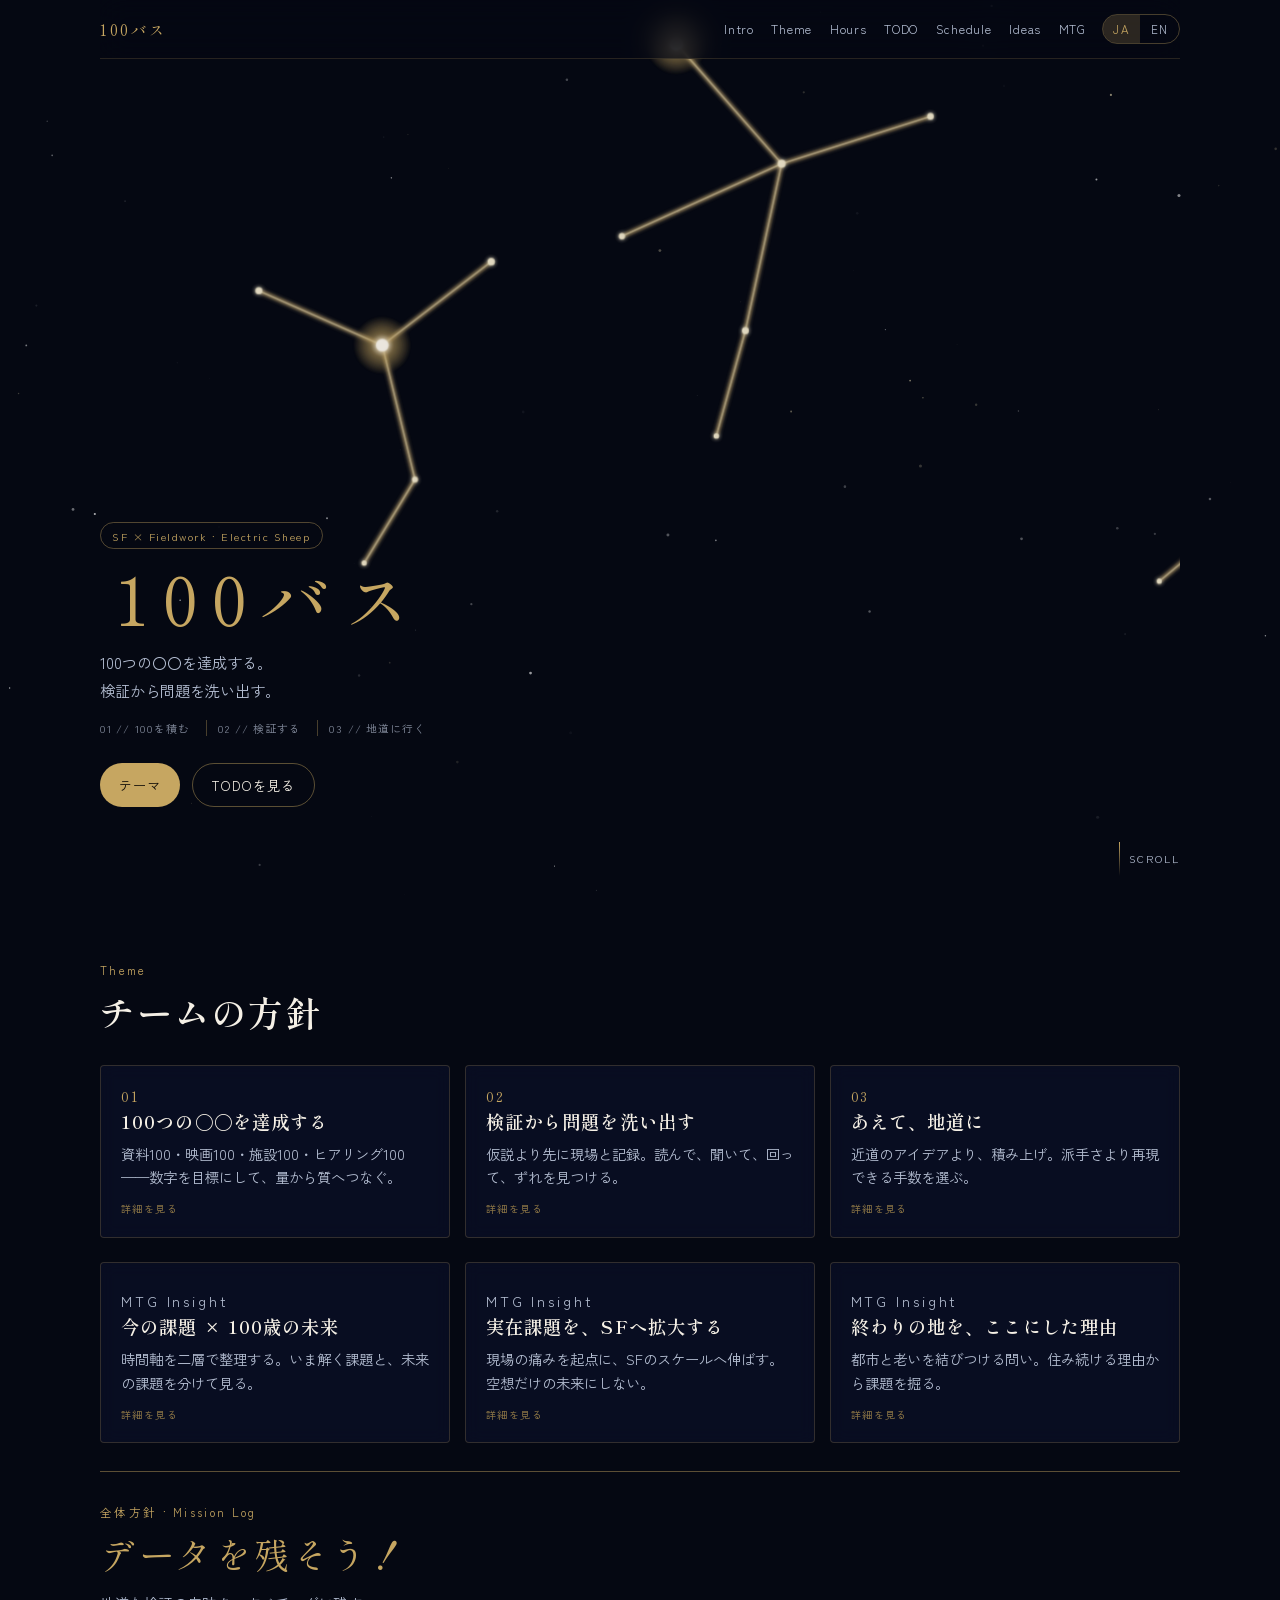
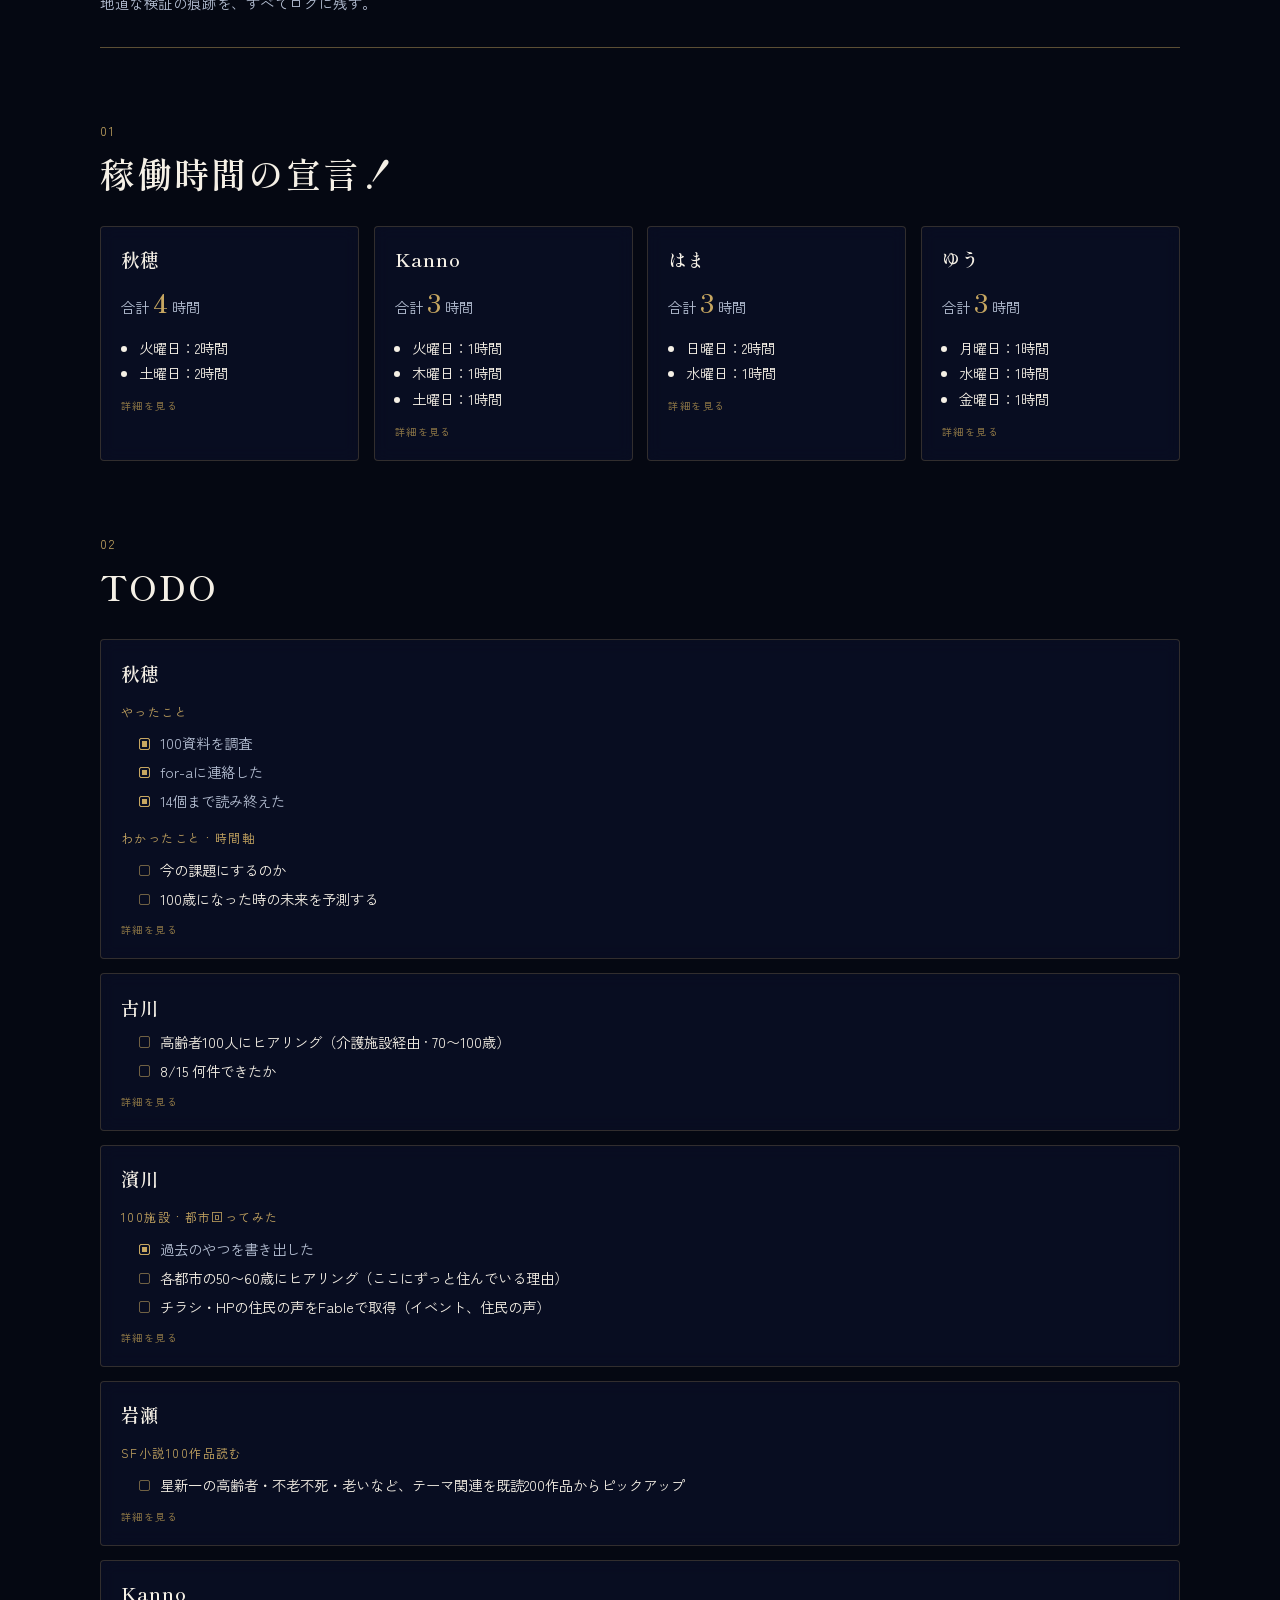
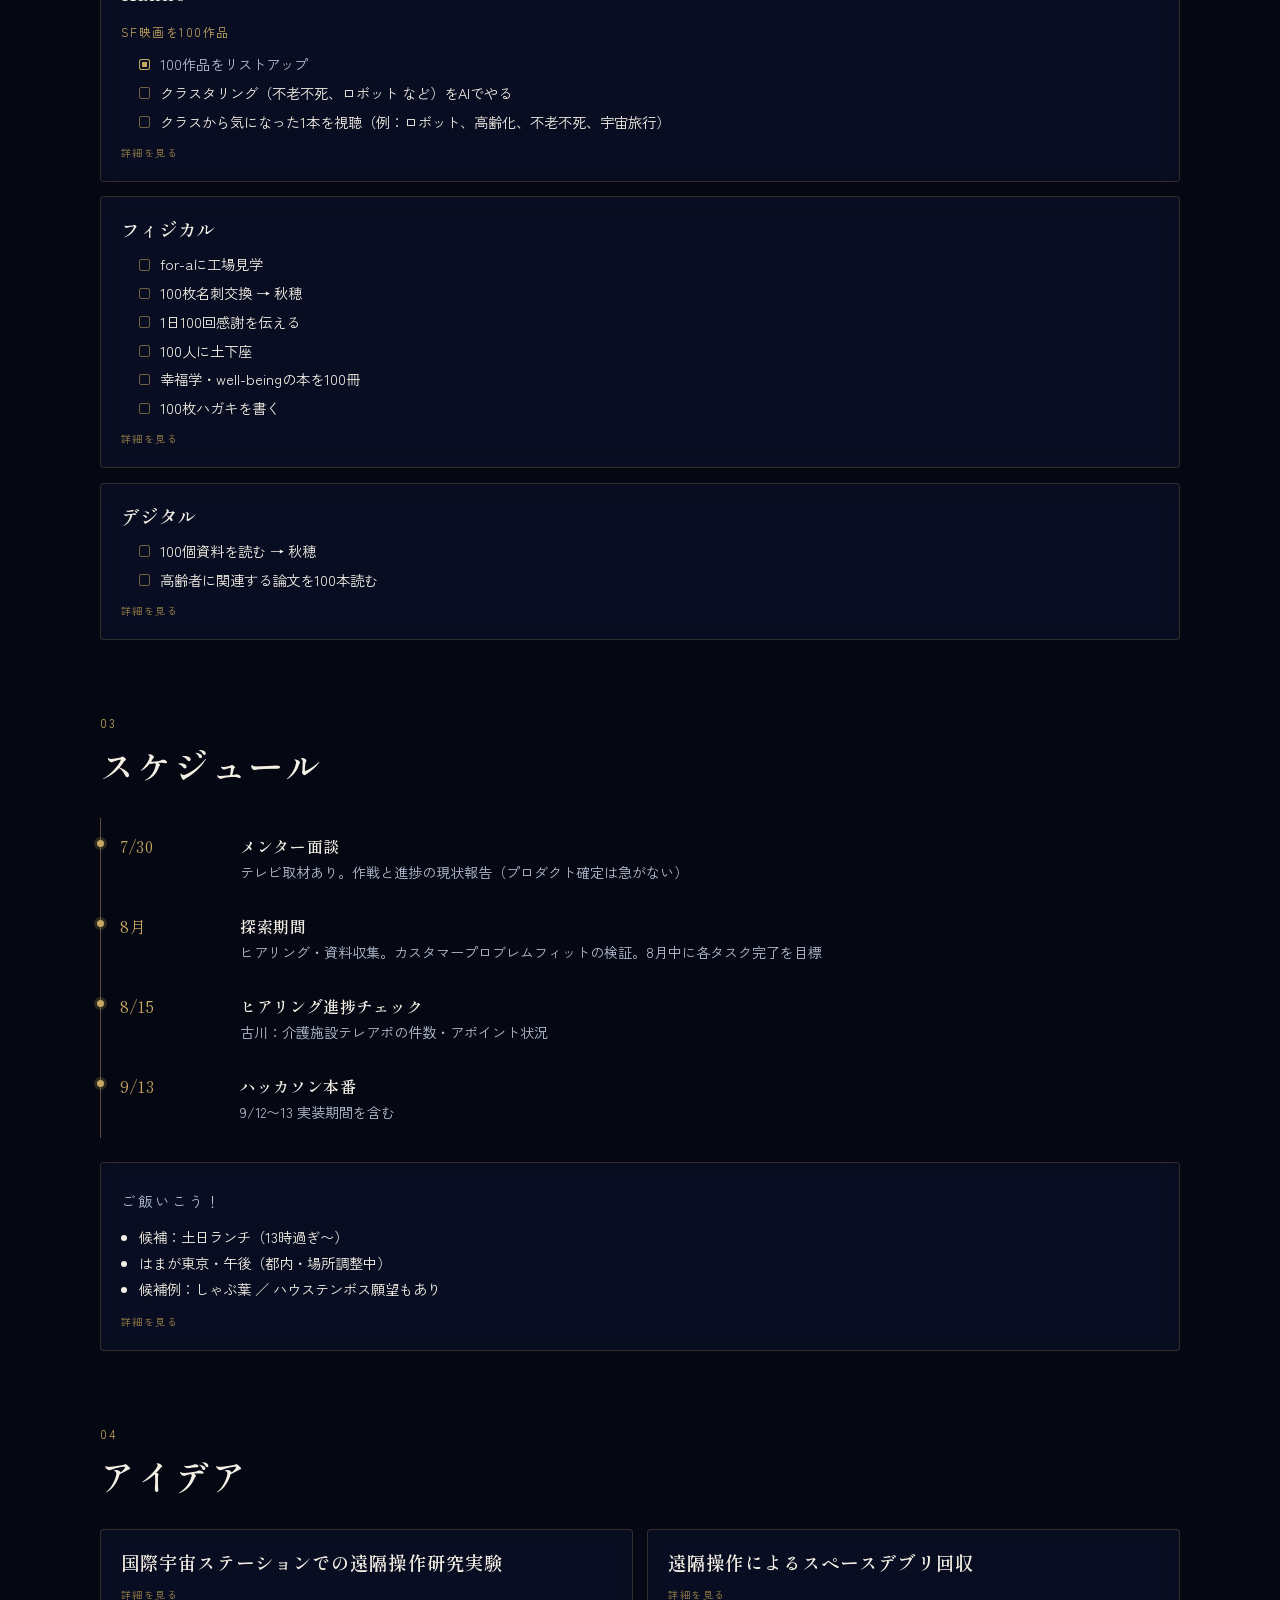
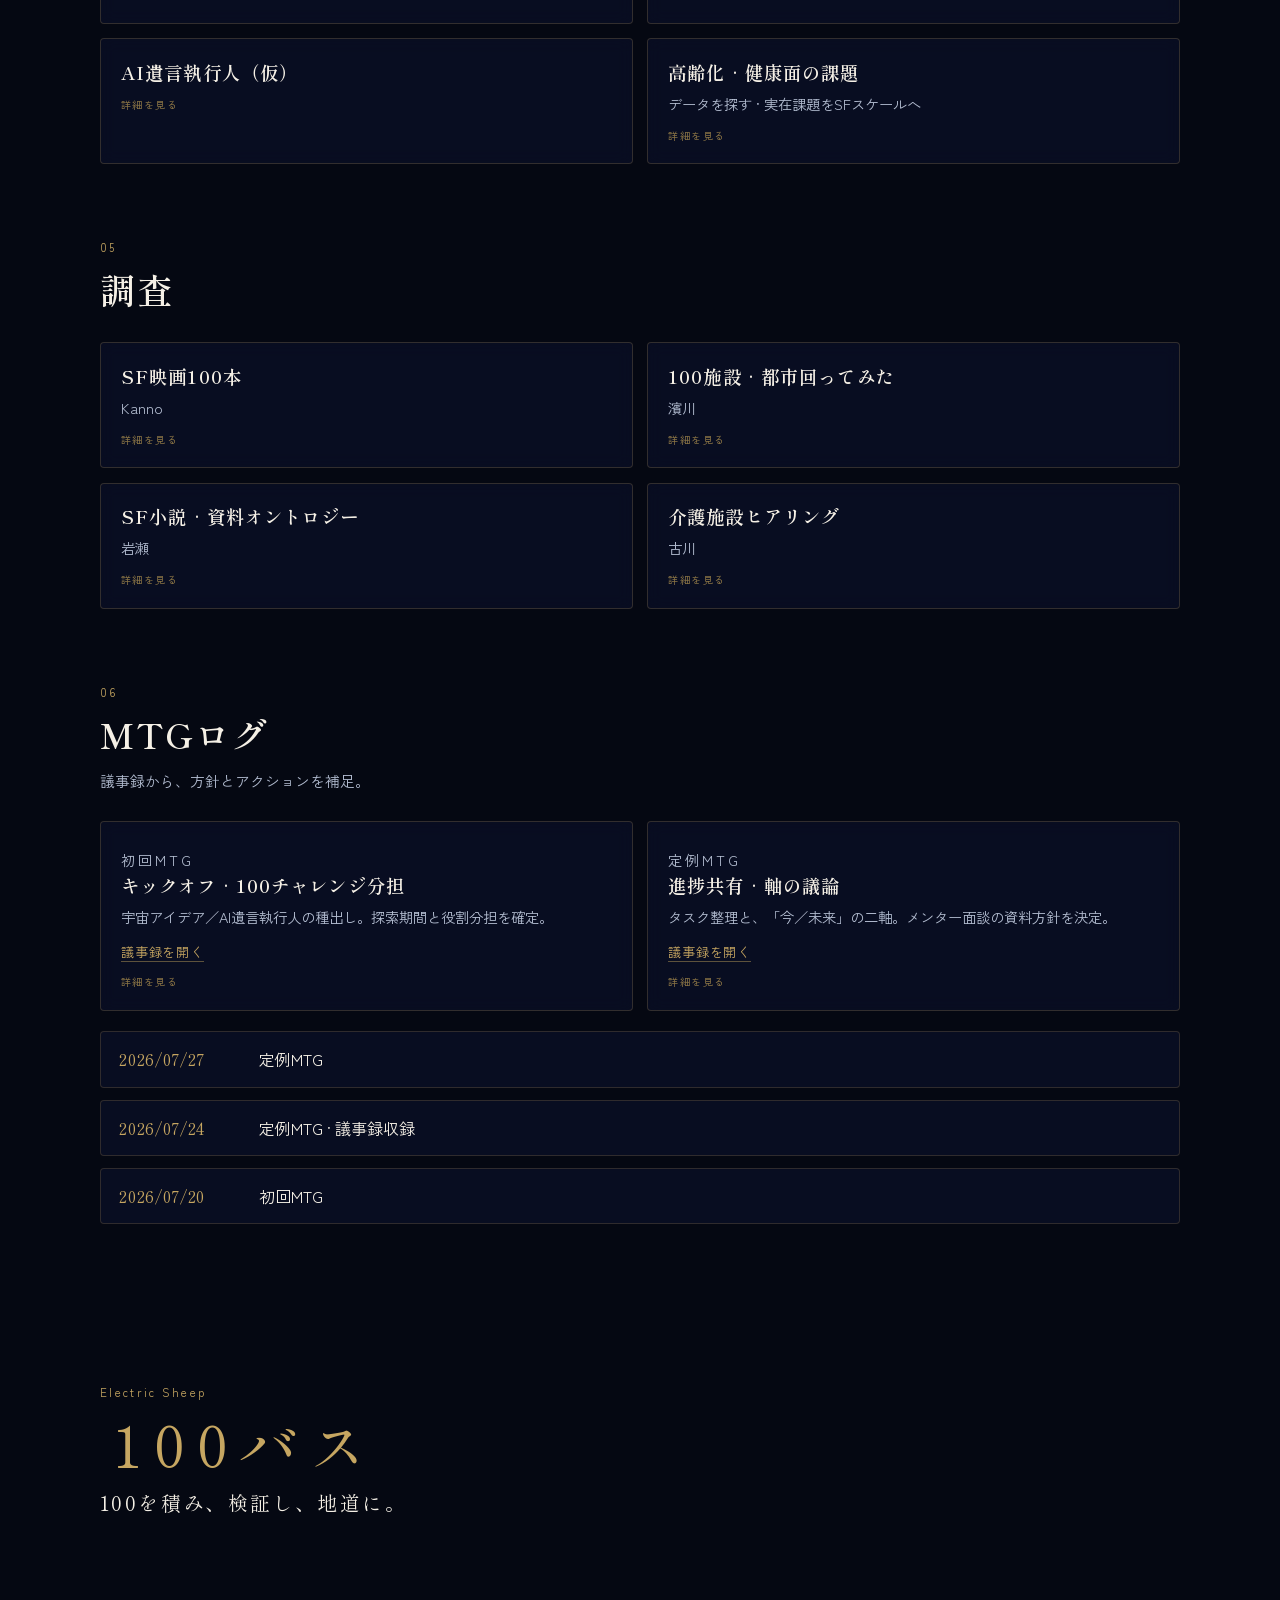
==== index.html @ 9bc804fe "Initial commit: 100バス portfolio site." ====
<!DOCTYPE html>
<html lang="ja" data-lang="ja">
  <head>
    <meta charset="utf-8" />
    <meta name="viewport" content="width=device-width, initial-scale=1, viewport-fit=cover" />
    <title>100バス — Electric Sheep</title>
    <meta name="robots" content="noindex, nofollow" />
    <meta
      name="description"
      content="エレクトリックシープ・ハッカソン チーム100バス"
    />
    <link rel="preconnect" href="https://fonts.googleapis.com" />
    <link rel="preconnect" href="https://fonts.gstatic.com" crossorigin />
    <link
      rel="preload"
      as="style"
      href="https://fonts.googleapis.com/css2?family=Shippori+Mincho:wght@500;600;700&family=Syne:wght@600;700;800&family=Zen+Kaku+Gothic+New:wght@400;500;700&display=block"
    />
    <link
      rel="stylesheet"
      href="https://fonts.googleapis.com/css2?family=Shippori+Mincho:wght@500;600;700&family=Syne:wght@600;700;800&family=Zen+Kaku+Gothic+New:wght@400;500;700&display=block"
    />
    <link rel="stylesheet" href="./styles.css" />
  </head>
  <body class="portfolio is-splash fonts-pending">
    <div id="splash" class="splash" role="presentation" aria-hidden="true">
      <div class="splash-sky" aria-hidden="true"></div>
      <canvas id="splashCanvas" class="splash-canvas" aria-hidden="true"></canvas>
      <p class="splash-title" id="splashTitle">SF Prototyping Hackathon</p>
      <button type="button" class="splash-skip" id="splashSkip">Skip</button>
    </div>

    <canvas id="stars" aria-hidden="true"></canvas>

    <div class="stage-shell">
      <div class="stage">
        <header class="site-header">
          <div class="header-inner">
            <p class="logo">100バス</p>
            <div class="header-tools">
              <nav class="site-nav" aria-label="Primary">
                <a href="#sec-hero">Intro</a>
                <a href="#sec-theme">Theme</a>
                <a href="#sec-hours">Hours</a>
                <a href="#sec-todo">TODO</a>
                <a href="#sec-schedule">Schedule</a>
                <a href="#sec-ideas">Ideas</a>
                <a href="#sec-mtg">MTG</a>
              </nav>
              <div class="lang-switch" role="group" aria-label="Language">
                <button type="button" class="lang-btn is-active" data-lang-set="ja" aria-pressed="true">JA</button>
                <button type="button" class="lang-btn" data-lang-set="en" aria-pressed="false">EN</button>
              </div>
            </div>
          </div>
        </header>

        <section class="scene scene-hero" id="sec-hero">
          <div class="sky-deck" id="skyDeck" aria-hidden="true">
            <svg class="summer-sky" viewBox="0 0 1200 420" preserveAspectRatio="xMidYMid slice">
              <defs>
                <radialGradient id="starGlow" cx="50%" cy="50%" r="50%">
                  <stop offset="0%" stop-color="#fff8e7" stop-opacity="0.95" />
                  <stop offset="40%" stop-color="#c6a661" stop-opacity="0.4" />
                  <stop offset="100%" stop-color="#c6a661" stop-opacity="0" />
                </radialGradient>
                <filter id="softGlow" x="-50%" y="-50%" width="200%" height="200%">
                  <feGaussianBlur stdDeviation="1.2" result="b" />
                  <feMerge>
                    <feMergeNode in="b" />
                    <feMergeNode in="SourceGraphic" />
                  </feMerge>
                </filter>
              </defs>

              <!-- こと座 Lyra -->
              <g class="constellation c-lyra" data-drift="a" filter="url(#softGlow)">
                <g class="lines-glow">
                  <line x1="148" y1="78" x2="196" y2="118" />
                  <line x1="196" y1="118" x2="168" y2="168" />
                  <line x1="168" y1="168" x2="116" y2="138" />
                  <line x1="116" y1="138" x2="148" y2="78" />
                  <line x1="168" y1="168" x2="154" y2="218" />
                </g>
                <g class="lines-core">
                  <line x1="148" y1="78" x2="196" y2="118" />
                  <line x1="196" y1="118" x2="168" y2="168" />
                  <line x1="168" y1="168" x2="116" y2="138" />
                  <line x1="116" y1="138" x2="148" y2="78" />
                  <line x1="168" y1="168" x2="154" y2="218" />
                </g>
                <circle class="halo" cx="148" cy="78" r="18" fill="url(#starGlow)" />
                <circle class="star star-bright" cx="148" cy="78" r="3.8" />
                <circle class="star" cx="196" cy="118" r="1.9" />
                <circle class="star" cx="168" cy="168" r="1.7" />
                <circle class="star" cx="116" cy="138" r="1.8" />
                <circle class="star" cx="154" cy="218" r="1.5" />
              </g>

              <!-- はくちょう座 Cygnus -->
              <g class="constellation c-cygnus" data-drift="b" filter="url(#softGlow)">
                <g class="lines-glow">
                  <line x1="620" y1="52" x2="678" y2="118" />
                  <line x1="678" y1="118" x2="760" y2="92" />
                  <line x1="678" y1="118" x2="658" y2="210" />
                  <line x1="678" y1="118" x2="590" y2="158" />
                  <line x1="658" y1="210" x2="642" y2="268" />
                </g>
                <g class="lines-core">
                  <line x1="620" y1="52" x2="678" y2="118" />
                  <line x1="678" y1="118" x2="760" y2="92" />
                  <line x1="678" y1="118" x2="658" y2="210" />
                  <line x1="678" y1="118" x2="590" y2="158" />
                  <line x1="658" y1="210" x2="642" y2="268" />
                </g>
                <circle class="halo" cx="620" cy="52" r="17" fill="url(#starGlow)" />
                <circle class="star star-bright" cx="620" cy="52" r="3.6" />
                <circle class="star" cx="678" cy="118" r="2.2" />
                <circle class="star" cx="760" cy="92" r="1.8" />
                <circle class="star" cx="658" cy="210" r="1.9" />
                <circle class="star" cx="590" cy="158" r="1.7" />
                <circle class="star" cx="642" cy="268" r="1.5" />
              </g>

              <!-- わし座 Aquila -->
              <g class="constellation c-aquila" data-drift="c" filter="url(#softGlow)">
                <g class="lines-glow">
                  <line x1="390" y1="188" x2="458" y2="218" />
                  <line x1="458" y1="218" x2="518" y2="172" />
                  <line x1="458" y1="218" x2="476" y2="292" />
                  <line x1="476" y1="292" x2="448" y2="338" />
                </g>
                <g class="lines-core">
                  <line x1="390" y1="188" x2="458" y2="218" />
                  <line x1="458" y1="218" x2="518" y2="172" />
                  <line x1="458" y1="218" x2="476" y2="292" />
                  <line x1="476" y1="292" x2="448" y2="338" />
                </g>
                <circle class="halo" cx="458" cy="218" r="16" fill="url(#starGlow)" />
                <circle class="star" cx="390" cy="188" r="1.9" />
                <circle class="star star-bright" cx="458" cy="218" r="3.5" />
                <circle class="star" cx="518" cy="172" r="2" />
                <circle class="star" cx="476" cy="292" r="1.6" />
                <circle class="star" cx="448" cy="338" r="1.4" />
              </g>

              <!-- さそり座 Scorpius -->
              <g class="constellation c-scorpius" data-drift="e" filter="url(#softGlow)">
                <g class="lines-glow">
                  <path d="M980 88 L1024 72 M980 88 L1012 48 M980 88 L1038 118 L1082 158 L1070 214 L1022 258 L968 286 L922 318 L886 348" />
                </g>
                <g class="lines-core">
                  <path d="M980 88 L1024 72 M980 88 L1012 48 M980 88 L1038 118 L1082 158 L1070 214 L1022 258 L968 286 L922 318 L886 348" />
                </g>
                <circle class="halo" cx="1082" cy="158" r="15" fill="url(#starGlow)" />
                <circle class="star" cx="1012" cy="48" r="1.5" />
                <circle class="star" cx="1024" cy="72" r="1.5" />
                <circle class="star" cx="980" cy="88" r="2" />
                <circle class="star" cx="1038" cy="118" r="1.7" />
                <circle class="star star-bright" cx="1082" cy="158" r="3.4" />
                <circle class="star" cx="1070" cy="214" r="1.8" />
                <circle class="star" cx="1022" cy="258" r="1.6" />
                <circle class="star" cx="968" cy="286" r="1.5" />
                <circle class="star" cx="922" cy="318" r="1.5" />
                <circle class="star" cx="886" cy="348" r="1.4" />
              </g>
            </svg>
          </div>

          <div class="hero-copy">
            <p class="sf-chip" data-i18n="hero.chip">SF × Fieldwork · Electric Sheep</p>
            <p class="logo-hero">100バス</p>
            <p class="hero-lead" data-i18n-html="hero.lead">
              100つの〇〇を達成する。<br />
              検証から問題を洗い出す。
            </p>
            <p class="sf-meta">
              <span data-i18n="hero.m1">01 // 100を積む</span>
              <span data-i18n="hero.m2">02 // 検証する</span>
              <span data-i18n="hero.m3">03 // 地道に行く</span>
            </p>
            <div class="hero-cta">
              <a class="btn btn-primary" href="#sec-theme" data-i18n="hero.cta1">テーマ</a>
              <a class="btn btn-ghost" href="#sec-todo" data-i18n="hero.cta2">TODOを見る</a>
            </div>
          </div>
          <div class="scroll-cue"><span></span>SCROLL</div>
        </section>

        <section class="scene" id="sec-theme">
          <div class="scene-head">
            <p class="eyebrow">Theme</p>
            <h2 data-i18n="theme.h2">チームの方針</h2>
          </div>
          <div class="theme-grid">
            <article
              class="panel theme-card"
              data-reveal
              data-detail="MTG補足：100人をやりきることが最重要、という合意。古川は介護施設テレアポに専念。件数より「100人規模」をやり切る。"
            >
              <p class="theme-num">01</p>
              <h3 data-i18n="theme.1.t">100つの〇〇を達成する</h3>
              <p data-i18n="theme.1.p">
                資料100・映画100・施設100・ヒアリング100——数字を目標にして、量から質へつなぐ。
              </p>
            </article>
            <article
              class="panel theme-card"
              data-reveal
              data-detail="MTG補足：8月は探索期間。カスタマープロブレムフィットの検証を行う。仮説より先に、現場と記録。"
            >
              <p class="theme-num">02</p>
              <h3 data-i18n="theme.2.t">検証から問題を洗い出す</h3>
              <p data-i18n="theme.2.p">
                仮説より先に現場と記録。読んで、聞いて、回って、ずれを見つける。
              </p>
            </article>
            <article
              class="panel theme-card"
              data-reveal
              data-detail="MTG補足：メンター面談では作戦とスケジュールの説明に留め、アイデア決定を急がない。地道な進捗を見せるスタンス。"
            >
              <p class="theme-num">03</p>
              <h3 data-i18n="theme.3.t">あえて、地道に</h3>
              <p data-i18n="theme.3.p">
                近道のアイデアより、積み上げ。派手さより再現できる手数を選ぶ。
              </p>
            </article>
          </div>

          <div class="insight-grid">
            <article
              class="panel insight"
              data-reveal
              data-detail="定例MTGより：今の時間軸の課題と、100歳になった未来の課題。SF審査では未来想像が評価されやすい一方、今の健康課題起点もありうる。"
            >
              <p class="eyebrow" data-i18n="insight.axis">MTG Insight</p>
              <h3 data-i18n="insight.1.t">今の課題 × 100歳の未来</h3>
              <p data-i18n="insight.1.p">時間軸を二層で整理する。いま解く課題と、未来の課題を分けて見る。</p>
            </article>
            <article
              class="panel insight"
              data-reveal
              data-detail="Kanno提案・合意：実際にある課題を、SF感のある形に拡大する。過去データから病気確率の上昇などを示し、100歳時点の予測につなぐ案も議論。"
            >
              <p class="eyebrow" data-i18n="insight.axis">MTG Insight</p>
              <h3 data-i18n="insight.2.t">実在課題を、SFへ拡大する</h3>
              <p data-i18n="insight.2.p">現場の痛みを起点に、SFのスケールへ伸ばす。空想だけの未来にしない。</p>
            </article>
            <article
              class="panel insight"
              data-reveal
              data-detail="はまかわの都市調査と高齢者テーマの紐付けとして、「終わりの地をここにした理由」「なぜ住み続けるか」を聞く。介護施設（70–100）と一般高齢（55–60）を分けてアプローチ。"
            >
              <p class="eyebrow" data-i18n="insight.axis">MTG Insight</p>
              <h3 data-i18n="insight.3.t">終わりの地を、ここにした理由</h3>
              <p data-i18n="insight.3.p">都市と老いを結びつける問い。住み続ける理由から課題を掘る。</p>
            </article>
          </div>

          <div class="policy-band" data-reveal>
            <p class="eyebrow" data-i18n="policy.eyebrow">全体方針 · Mission Log</p>
            <p class="policy-line" data-i18n="policy.line">データを残そう！</p>
            <p class="policy-sf" data-i18n="policy.sf">地道な検証の痕跡を、すべてログに残す。</p>
          </div>
        </section>

        <section class="scene" id="sec-hours">
          <div class="scene-head">
            <p class="eyebrow">01</p>
            <h2 data-i18n="hours.h2">稼働時間の宣言！</h2>
          </div>
          <div class="hours-grid">
            <article class="panel" data-reveal>
              <h3>秋穂</h3>
              <p class="total" data-i18n-html="hours.total4">合計 <strong>4</strong> 時間</p>
              <ul>
                <li data-i18n="hours.tue2">火曜日：2時間</li>
                <li data-i18n="hours.sat2">土曜日：2時間</li>
              </ul>
            </article>
            <article class="panel" data-reveal>
              <h3>Kanno</h3>
              <p class="total" data-i18n-html="hours.total3">合計 <strong>3</strong> 時間</p>
              <ul>
                <li data-i18n="hours.tue1">火曜日：1時間</li>
                <li data-i18n="hours.thu1">木曜日：1時間</li>
                <li data-i18n="hours.sat1">土曜日：1時間</li>
              </ul>
            </article>
            <article class="panel" data-reveal>
              <h3>はま</h3>
              <p class="total" data-i18n-html="hours.total3">合計 <strong>3</strong> 時間</p>
              <ul>
                <li data-i18n="hours.sun2">日曜日：2時間</li>
                <li data-i18n="hours.wed1">水曜日：1時間</li>
              </ul>
            </article>
            <article class="panel" data-reveal>
              <h3>ゆう</h3>
              <p class="total" data-i18n-html="hours.total3">合計 <strong>3</strong> 時間</p>
              <ul>
                <li data-i18n="hours.mon1">月曜日：1時間</li>
                <li data-i18n="hours.wed1">水曜日：1時間</li>
                <li data-i18n="hours.fri1">金曜日：1時間</li>
              </ul>
            </article>
          </div>
        </section>

        <section class="scene" id="sec-todo">
          <div class="scene-head">
            <p class="eyebrow">02</p>
            <h2>TODO</h2>
          </div>
          <div class="todo-stack">
            <article class="panel todo" data-reveal>
              <h3>秋穂</h3>
              <p class="todo-label" data-i18n="todo.done">やったこと</p>
              <ul class="checks">
                <li class="done" data-i18n="todo.a1">100資料を調査</li>
                <li class="done" data-i18n="todo.a2">for-aに連絡した</li>
                <li class="done" data-i18n="todo.a3">14個まで読み終えた</li>
              </ul>
              <p class="todo-label" data-i18n="todo.learned">わかったこと · 時間軸</p>
              <ul class="checks">
                <li data-i18n="todo.a4">今の課題にするのか</li>
                <li data-i18n="todo.a5">100歳になった時の未来を予測する</li>
              </ul>
            </article>
            <article class="panel todo" data-reveal>
              <h3>古川</h3>
              <ul class="checks">
                <li data-i18n="todo.f1">高齢者100人にヒアリング（介護施設経由 · 70〜100歳）</li>
                <li data-i18n="todo.f2">8/15 何件できたか</li>
              </ul>
            </article>
            <article class="panel todo" data-reveal>
              <h3>濱川</h3>
              <p class="todo-label" data-i18n="todo.h.label">100施設 · 都市回ってみた</p>
              <ul class="checks">
                <li class="done" data-i18n="todo.h1">過去のやつを書き出した</li>
                <li data-i18n="todo.h2">各都市の50〜60歳にヒアリング（ここにずっと住んでいる理由）</li>
                <li data-i18n="todo.h3">チラシ・HPの住民の声をFableで取得（イベント、住民の声）</li>
              </ul>
            </article>
            <article class="panel todo" data-reveal>
              <h3>岩瀬</h3>
              <p class="todo-label" data-i18n="todo.i.label">SF小説100作品読む</p>
              <ul class="checks">
                <li data-i18n="todo.i1">星新一の高齢者・不老不死・老いなど、テーマ関連を既読200作品からピックアップ</li>
              </ul>
            </article>
            <article class="panel todo" data-reveal>
              <h3>Kanno</h3>
              <p class="todo-label" data-i18n="todo.k.label">SF映画を100作品</p>
              <ul class="checks">
                <li class="done" data-i18n="todo.k1">100作品をリストアップ</li>
                <li data-i18n="todo.k2">クラスタリング（不老不死、ロボット など）をAIでやる</li>
                <li data-i18n="todo.k3">クラスから気になった1本を視聴（例：ロボット、高齢化、不老不死、宇宙旅行）</li>
              </ul>
            </article>
            <article class="panel todo" data-reveal>
              <h3 data-i18n="todo.phys">フィジカル</h3>
              <ul class="checks">
                <li data-i18n="todo.p1">for-aに工場見学</li>
                <li data-i18n="todo.p2">100枚名刺交換 → 秋穂</li>
                <li data-i18n="todo.p3">1日100回感謝を伝える</li>
                <li data-i18n="todo.p4">100人に土下座</li>
                <li data-i18n="todo.p5">幸福学・well-beingの本を100冊</li>
                <li data-i18n="todo.p6">100枚ハガキを書く</li>
              </ul>
            </article>
            <article class="panel todo" data-reveal>
              <h3 data-i18n="todo.dig">デジタル</h3>
              <ul class="checks">
                <li data-i18n="todo.d1">100個資料を読む → 秋穂</li>
                <li data-i18n="todo.d2">高齢者に関連する論文を100本読む</li>
              </ul>
            </article>
          </div>
        </section>

        <section class="scene" id="sec-schedule">
          <div class="scene-head">
            <p class="eyebrow">03</p>
            <h2 data-i18n="sched.h2">スケジュール</h2>
          </div>
          <ol class="timeline">
            <li data-reveal>
              <span class="t-date">7/30</span>
              <div>
                <strong data-i18n="sched.1">メンター面談</strong>
                <p data-i18n="sched.1p">テレビ取材あり。作戦と進捗の現状報告（プロダクト確定は急がない）</p>
              </div>
            </li>
            <li data-reveal>
              <span class="t-date" data-i18n="sched.aug">8月</span>
              <div>
                <strong data-i18n="sched.2">探索期間</strong>
                <p data-i18n="sched.2p">ヒアリング・資料収集。カスタマープロブレムフィットの検証。8月中に各タスク完了を目標</p>
              </div>
            </li>
            <li data-reveal>
              <span class="t-date">8/15</span>
              <div>
                <strong data-i18n="sched.815">ヒアリング進捗チェック</strong>
                <p data-i18n="sched.815p">古川：介護施設テレアポの件数・アポイント状況</p>
              </div>
            </li>
            <li data-reveal>
              <span class="t-date">9/13</span>
              <div>
                <strong data-i18n="sched.3">ハッカソン本番</strong>
                <p data-i18n="sched.3p">9/12〜13 実装期間を含む</p>
              </div>
            </li>
          </ol>
          <div
            class="panel dinner"
            data-reveal
            data-detail="定例MTGより：はまかわ（福岡）・秋穂（新宿）参加可。ランチ想定（13時過ぎ〜）。候補にしゃぶ葉。詳細はDiscordで調整。ハウステンボス願望もあり。"
          >
            <p class="eyebrow" data-i18n="dinner.title">ご飯いこう！</p>
            <ul>
              <li data-i18n="dinner.1">候補：土日ランチ（13時過ぎ〜）</li>
              <li data-i18n="dinner.2">はまが東京・午後（都内・場所調整中）</li>
              <li data-i18n="dinner.3">候補例：しゃぶ葉 ／ ハウステンボス願望もあり</li>
            </ul>
          </div>
        </section>

        <section class="scene" id="sec-ideas">
          <div class="scene-head">
            <p class="eyebrow">04</p>
            <h2 data-i18n="ideas.h2">アイデア</h2>
          </div>
          <div class="idea-grid">
            <article
              class="panel"
              data-reveal
              data-detail="初回MTG：岩瀬が提案。AI壁打ち段階の種。"
            >
              <h3 data-i18n="ideas.1">国際宇宙ステーションでの遠隔操作研究実験</h3>
            </article>
            <article
              class="panel"
              data-reveal
              data-detail="初回MTG：岩瀬が提案した宇宙関連アイデアの一つ。"
            >
              <h3 data-i18n="ideas.2">遠隔操作によるスペースデブリ回収</h3>
            </article>
            <article
              class="panel"
              data-reveal
              data-detail="初回MTG：岩瀬提案。老い・意思・デジタルの交差点として種出し。"
            >
              <h3 data-i18n="ideas.3">AI遺言執行人（仮）</h3>
            </article>
            <article
              class="panel"
              data-reveal
              data-detail="定例MTG：不老不死・ベンジャミン・バトン・アルジャーノンなどが例。実際の課題をSFへ拡大する方針と接続。"
            >
              <h3 data-i18n="ideas.4">高齢化 · 健康面の課題</h3>
              <p data-i18n="ideas.4p">データを探す · 実在課題をSFスケールへ</p>
            </article>
          </div>
        </section>

        <section class="scene" id="sec-research">
          <div class="scene-head">
            <p class="eyebrow">05</p>
            <h2 data-i18n="research.h2">調査</h2>
          </div>
          <div class="research-row">
            <article
              class="panel"
              data-reveal
              data-detail="初回で古川担当案→定例ではKannoが映画クラスタリング。高齢者テーマ関連を10本程度ピックアップして視聴。"
            >
              <h3 data-i18n="research.1">SF映画100本</h3>
              <p>Kanno</p>
            </article>
            <article
              class="panel"
              data-reveal
              data-detail="はまかわ：100施設・100都市の記録済み。次は都市の良い場所＋ケア施設情報・住民の声をAI並列収集。高齢者インタビュー（公園・道端／施設）で「住み続ける理由」を聞く。"
            >
              <h3 data-i18n="research.2">100施設 · 都市回ってみた</h3>
              <p>濱川</p>
            </article>
            <article
              class="panel"
              data-reveal
              data-detail="岩瀬：星新一約200からテーマ関連を抽出→10クラスターに分類し代表作を精読。学術100資料は体予防・認知・住環境・社会参加・デジタル・AI・倫理などでオントロジー済み。"
            >
              <h3 data-i18n="research.3">SF小説 · 資料オントロジー</h3>
              <p>岩瀬</p>
            </article>
            <article
              class="panel"
              data-reveal
              data-detail="古川：介護施設テレアポ。8/15マイルストーン。1週目アポ調整、2–3週目実施。目標は100人規模。秋穂の介護系AIインターン縁も活用。"
            >
              <h3 data-i18n="research.4">介護施設ヒアリング</h3>
              <p>古川</p>
            </article>
          </div>
        </section>

        <section class="scene" id="sec-mtg">
          <div class="scene-head">
            <p class="eyebrow">06</p>
            <h2 data-i18n="mtg.h2">MTGログ</h2>
            <p class="scene-lead" data-i18n="mtg.lead">議事録から、方針とアクションを補足。</p>
          </div>

          <div class="mtg-cards">
            <article
              class="panel mtg-card"
              data-reveal
              data-kicker="初回MTG"
              data-detail="白紙から開始。100個チャレンジの分担を決定。8月=探索、9月頭から実装。高齢者ヒアリングは60歳以上に拡大し複数人で分担。定期MTGは月・金 8:00〜25分。Notionで共有。"
            >
              <p class="eyebrow">初回MTG</p>
              <h3 data-i18n="mtg.first.t">キックオフ · 100チャレンジ分担</h3>
              <p data-i18n="mtg.first.p">
                宇宙アイデア／AI遺言執行人の種出し。探索期間と役割分担を確定。
              </p>
              <a
                class="link"
                href="https://app.notta.ai/share/64281f12-122d-47b0-a526-ea23d0e38b49?lang=ja-JP&t=b8f188a65871cac73df399456fa7b866"
                target="_blank"
                rel="noopener noreferrer"
                data-i18n="mtg.open"
                >議事録を開く</a
              >
            </article>

            <article
              class="panel mtg-card"
              data-reveal
              data-kicker="定例MTG"
              data-detail="参加者：秋穂・古川・はまかわ・岩瀬・Kanno。古川=介護テレアポ100人（8/15）。はまかわ=都市×高齢者インタビュー＋住民の声。岩瀬=SFクラスタリング＋101日デザインメソッド。Kanno=映画クラスタリング。7/30メンター面談は現状報告。軸＝今の課題×100歳の未来／実在課題のSF拡大。"
            >
              <p class="eyebrow">定例MTG</p>
              <h3 data-i18n="mtg.reg.t">進捗共有 · 軸の議論</h3>
              <p data-i18n="mtg.reg.p">
                タスク整理と、「今／未来」の二軸。メンター面談の資料方針を決定。
              </p>
              <a
                class="link"
                href="https://app.notta.ai/share/5c39d41c-5790-477b-b4e4-84e3df398c43?lang=ja-JP&t=3cd2aa617d2cb39f7dbbc23aa760dac5"
                target="_blank"
                rel="noopener noreferrer"
                data-i18n="mtg.open"
                >議事録を開く</a
              >
            </article>
          </div>

          <ul class="mtg-list">
            <li data-reveal>
              <time>2026/07/27</time>
              <span data-i18n="mtg.1">定例MTG</span>
            </li>
            <li data-reveal>
              <time>2026/07/24</time>
              <span data-i18n="mtg.2">定例MTG · 議事録収録</span>
            </li>
            <li data-reveal>
              <time>2026/07/20</time>
              <span data-i18n="mtg.0">初回MTG</span>
            </li>
          </ul>
        </section>

        <section class="scene scene-close" id="sec-close">
          <p class="eyebrow">Electric Sheep</p>
          <p class="close-brand">100バス</p>
          <p class="close-lead" data-i18n="close.lead">100を積み、検証し、地道に。</p>
        </section>
      </div>
    </div>

    <div id="panelModal" class="panel-modal" hidden>
      <div class="panel-modal-backdrop" data-close></div>
      <div class="panel-modal-dialog" role="dialog" aria-modal="true" aria-labelledby="panelModalTitle">
        <button type="button" class="panel-modal-close" data-close aria-label="Close">×</button>
        <p class="panel-modal-kicker" id="panelModalKicker"></p>
        <h3 id="panelModalTitle"></h3>
        <p class="panel-modal-body" id="panelModalBody"></p>
      </div>
    </div>

    <script src="./app.js"></script>
  </body>
</html>
---- styles.css ----
:root {
  --bg: #080e24;
  --bg-2: #0b1432;
  --gold: #c6a661;
  --gold-dim: #8c7646;
  --cream: #f5f0e6;
  --muted: #b4bed2;
  --line: rgba(198, 166, 97, 0.45);
  --panel: rgba(10, 16, 40, 0.72);
  --font-mincho: "Shippori Mincho", "Hiragino Mincho ProN", "Yu Mincho", serif;
  --font-gothic: "Zen Kaku Gothic New", "Hiragino Sans", "Yu Gothic", sans-serif;
  --font-display: "Syne", "Zen Kaku Gothic New", sans-serif;
}

*,
*::before,
*::after {
  box-sizing: border-box;
}

html {
  scroll-behavior: smooth;
}

html,
body {
  margin: 0;
  background: #050812;
  color: var(--cream);
  font-family: var(--font-gothic);
  font-synthesis: none;
  -webkit-font-smoothing: antialiased;
  text-rendering: optimizeLegibility;
}

/* Prevent FOUT: hide text until web fonts settle */
.fonts-pending .splash-title,
.fonts-pending .stage-shell {
  opacity: 0;
}

.fonts-ready .stage-shell {
  opacity: 1;
  transition: opacity 0.35s ease;
}

a {
  color: var(--gold);
  text-decoration: none;
}

a:hover {
  text-decoration: underline;
}

#stars {
  position: fixed;
  inset: 0;
  width: 100%;
  height: 100%;
  z-index: 0;
  pointer-events: none;
}

/* Summer constellations — hero top (oversized, cropped) */
.scene-hero {
  overflow-x: clip;
  overflow-y: visible;
}

.sky-deck {
  position: absolute;
  left: 50%;
  top: -8%;
  width: 148vw;
  max-width: none;
  height: 72vh;
  min-height: 420px;
  pointer-events: none;
  z-index: 0;
  opacity: 0.92;
  transform: translate3d(-50%, 0, 0);
  will-change: transform;
}

.summer-sky {
  width: 100%;
  height: 100%;
  overflow: visible;
  transform: scale(1.15);
  transform-origin: 50% 35%;
}

.constellation {
  transform-box: fill-box;
  transform-origin: center;
}

.constellation[data-drift="a"] {
  animation: driftA 14s ease-in-out infinite alternate;
}
.constellation[data-drift="b"] {
  animation: driftB 17s ease-in-out infinite alternate;
}
.constellation[data-drift="c"] {
  animation: driftC 12s ease-in-out infinite alternate;
}
.constellation[data-drift="e"] {
  animation: driftE 15s ease-in-out infinite alternate;
}

@keyframes driftA {
  from { transform: translate(-5px, 3px) rotate(-0.4deg); }
  to { transform: translate(6px, -4px) rotate(0.5deg); }
}
@keyframes driftB {
  from { transform: translate(4px, -2px) rotate(0.35deg); }
  to { transform: translate(-5px, 5px) rotate(-0.45deg); }
}
@keyframes driftC {
  from { transform: translate(-3px, -4px); }
  to { transform: translate(5px, 3px); }
}
@keyframes driftE {
  from { transform: translate(5px, 2px) rotate(0.3deg); }
  to { transform: translate(-4px, -3px) rotate(-0.35deg); }
}

.constellation .lines-glow line,
.constellation .lines-glow path {
  fill: none;
  stroke: rgba(198, 166, 97, 0.22);
  stroke-width: 3.2;
  stroke-linecap: round;
  stroke-linejoin: round;
  stroke-dasharray: 420;
  stroke-dashoffset: 420;
}

.constellation .lines-core line,
.constellation .lines-core path {
  fill: none;
  stroke: rgba(232, 214, 168, 0.72);
  stroke-width: 0.9;
  stroke-linecap: round;
  stroke-linejoin: round;
  stroke-dasharray: 420;
  stroke-dashoffset: 420;
}

.fonts-ready .constellation .lines-glow line,
.fonts-ready .constellation .lines-glow path,
.fonts-ready .constellation .lines-core line,
.fonts-ready .constellation .lines-core path {
  animation: lineDraw 2.2s cubic-bezier(0.22, 1, 0.36, 1) forwards;
}

.fonts-ready .c-lyra .lines-glow *,
.fonts-ready .c-lyra .lines-core * { animation-delay: 0.12s; }
.fonts-ready .c-cygnus .lines-glow *,
.fonts-ready .c-cygnus .lines-core * { animation-delay: 0.32s; }
.fonts-ready .c-aquila .lines-glow *,
.fonts-ready .c-aquila .lines-core * { animation-delay: 0.48s; }
.fonts-ready .c-scorpius .lines-glow *,
.fonts-ready .c-scorpius .lines-core * { animation-delay: 0.62s; }

@keyframes lineDraw {
  to { stroke-dashoffset: 0; }
}

.constellation .halo {
  opacity: 0;
}

.fonts-ready .constellation .halo {
  animation: haloIn 1.4s ease forwards;
}

.fonts-ready .c-lyra .halo { animation-delay: 0.55s; }
.fonts-ready .c-cygnus .halo { animation-delay: 0.7s; }
.fonts-ready .c-aquila .halo { animation-delay: 0.85s; }
.fonts-ready .c-scorpius .halo { animation-delay: 1s; }

@keyframes haloIn {
  from { opacity: 0; transform: scale(0.6); }
  to { opacity: 0.9; transform: scale(1); }
}

.constellation .star {
  fill: #f4ebcf;
  opacity: 0;
  transform-box: fill-box;
  transform-origin: center;
}

.fonts-ready .constellation .star {
  animation: starPop 0.85s cubic-bezier(0.22, 1, 0.36, 1) forwards;
}

.fonts-ready .c-lyra .star { animation-delay: 0.5s; }
.fonts-ready .c-cygnus .star { animation-delay: 0.65s; }
.fonts-ready .c-aquila .star { animation-delay: 0.8s; }
.fonts-ready .c-scorpius .star { animation-delay: 0.95s; }

@keyframes starPop {
  0% { opacity: 0; transform: scale(0.25); }
  70% { opacity: 1; transform: scale(1.15); }
  100% { opacity: 1; transform: scale(1); }
}

.constellation .star-bright {
  fill: #fffaf0;
}

.fonts-ready .constellation .star-bright {
  animation:
    starPop 0.85s cubic-bezier(0.22, 1, 0.36, 1) forwards,
    starPulse 3.4s ease-in-out 1.1s infinite;
}

.c-lyra .star-bright { animation-delay: 0.5s, 1.2s; }
.c-cygnus .star-bright { animation-delay: 0.65s, 1.5s; }
.c-aquila .star-bright { animation-delay: 0.8s, 1.8s; }
.c-scorpius .star-bright { animation-delay: 0.95s, 2.1s; }

@keyframes starPulse {
  0%, 100% { opacity: 0.88; transform: scale(1); }
  50% { opacity: 1; transform: scale(1.18); }
}

}

.stage-shell {
  position: relative;
  z-index: 1;
}

.stage {
  width: min(1080px, calc(100% - 2rem));
  margin: 0 auto;
  padding-bottom: 4rem;
}

/* Splash — stylish minimal cosmos */
.splash {
  position: fixed;
  inset: 0;
  z-index: 10000;
  display: grid;
  place-items: center;
  background: #050812;
  overflow: hidden;
  transition: opacity 0.7s ease, visibility 0.7s ease;
}

.splash.is-done {
  opacity: 0;
  visibility: hidden;
  pointer-events: none;
}

.splash-sky {
  position: absolute;
  inset: 0;
  background:
    radial-gradient(ellipse at 50% 58%, rgba(198, 166, 97, 0.07), transparent 48%),
    radial-gradient(ellipse at 50% -10%, #0c1538, #050812 60%);
  pointer-events: none;
}

.splash-sky::before,
.splash-sky::after {
  content: "";
  position: absolute;
  inset: 0;
  background-image:
    radial-gradient(1.2px 1.2px at 18% 28%, rgba(255, 255, 255, 0.45), transparent),
    radial-gradient(1.2px 1.2px at 72% 22%, rgba(243, 230, 184, 0.35), transparent),
    radial-gradient(1px 1px at 42% 68%, rgba(255, 255, 255, 0.3), transparent),
    radial-gradient(1px 1px at 86% 58%, rgba(255, 255, 255, 0.35), transparent);
  animation: splashTwinkle 3.2s ease-in-out infinite alternate;
  opacity: 0.28;
}

.splash-sky::after {
  background-image:
    radial-gradient(1px 1px at 30% 40%, rgba(255, 255, 255, 0.35), transparent),
    radial-gradient(1.2px 1.2px at 64% 74%, rgba(243, 230, 184, 0.28), transparent);
  animation-direction: alternate-reverse;
  animation-duration: 4s;
}

@keyframes splashTwinkle {
  from { opacity: 0.15; }
  to { opacity: 0.4; }
}

.splash-canvas {
  position: absolute;
  inset: 0;
  width: 100%;
  height: 100%;
  z-index: 1;
  pointer-events: none;
}

.splash-title {
  position: relative;
  z-index: 2;
  margin: 0;
  max-width: min(94vw, 42rem);
  text-align: center;
  font-family: var(--font-display);
  font-size: clamp(1.05rem, 3.8vw, 1.85rem);
  font-weight: 700;
  letter-spacing: 0.12em;
  line-height: 1.35;
  color: var(--cream);
  opacity: 0;
  transform: translateY(0.45rem);
  text-indent: 0.12em;
  text-transform: none;
}

.splash-title::after {
  content: "";
  display: block;
  width: 0;
  height: 1px;
  margin: 0.95rem auto 0;
  background: linear-gradient(90deg, transparent, var(--gold), transparent);
}

.fonts-ready .splash.is-title .splash-title {
  animation: splashTitleIn 0.75s cubic-bezier(0.22, 1, 0.36, 1) forwards;
}

.fonts-ready .splash.is-title .splash-title::after {
  animation: splashTitleRule 0.65s cubic-bezier(0.22, 1, 0.36, 1) 0.12s forwards;
}

@keyframes splashTitleIn {
  to {
    opacity: 1;
    transform: translateY(0);
  }
}

@keyframes splashTitleRule {
  to {
    width: min(14rem, 48vw);
  }
}

.splash-skip {
  position: absolute;
  right: 1.2rem;
  bottom: 1.2rem;
  z-index: 4;
  appearance: none;
  border: 0;
  background: transparent;
  color: var(--gold-dim);
  font-family: var(--font-gothic);
  font-size: 0.7rem;
  letter-spacing: 0.2em;
  cursor: pointer;
  opacity: 0.55;
  transition: opacity 0.2s ease, color 0.2s ease;
}

.splash-skip:hover {
  color: var(--gold);
  opacity: 1;
}

body.is-splash {
  overflow: hidden;
}

/* Header */
.site-header {
  position: sticky;
  top: 0;
  z-index: 50;
  padding: 0.9rem 0;
  backdrop-filter: blur(14px);
  background: rgba(5, 8, 18, 0.72);
  border-bottom: 1px solid rgba(198, 166, 97, 0.18);
}

.header-inner {
  display: flex;
  align-items: center;
  justify-content: space-between;
  gap: 1rem;
}

.logo {
  margin: 0;
  font-family: var(--font-mincho);
  letter-spacing: 0.18em;
  color: var(--gold);
  font-size: 0.95rem;
}

.site-nav {
  display: flex;
  flex-wrap: wrap;
  gap: 0.85rem 1.1rem;
  justify-content: flex-end;
}

.site-nav a {
  color: var(--muted);
  font-size: 0.78rem;
  letter-spacing: 0.06em;
  text-decoration: none;
}

.site-nav a:hover {
  color: var(--gold);
}

.header-tools {
  display: flex;
  align-items: center;
  gap: 1rem;
  flex-wrap: wrap;
  justify-content: flex-end;
}

.lang-switch {
  display: inline-flex;
  border: 1px solid rgba(198, 166, 97, 0.35);
  border-radius: 999px;
  overflow: hidden;
}

.lang-btn {
  appearance: none;
  border: 0;
  background: transparent;
  color: var(--muted);
  font-family: var(--font-gothic);
  font-size: 0.72rem;
  letter-spacing: 0.12em;
  padding: 0.35rem 0.65rem;
  cursor: pointer;
}

.lang-btn.is-active {
  background: rgba(198, 166, 97, 0.2);
  color: var(--gold);
}

.lang-btn:hover {
  color: var(--gold);
}

/* Scenes */
.scene {
  padding: 4.2rem 0 0.5rem;
}

.scene-head {
  margin-bottom: 1.75rem;
}

.eyebrow {
  margin: 0 0 0.5rem;
  color: var(--gold);
  font-size: 0.72rem;
  letter-spacing: 0.2em;
}

.scene-head h2 {
  margin: 0;
  font-family: var(--font-mincho);
  font-weight: 600;
  font-size: clamp(1.6rem, 3.5vw, 2.2rem);
  letter-spacing: 0.06em;
}

/* Hero */
.scene-hero {
  position: relative;
  min-height: calc(100vh - 4rem);
  min-height: calc(100dvh - 4rem);
  display: grid;
  align-items: end;
  padding-top: min(42vh, 360px);
  padding-bottom: 3.5rem;
}

.hero-copy {
  position: relative;
  z-index: 1;
  max-width: 34rem;
  padding-bottom: 2rem;
}

.sf-chip {
  margin: 0 0 0.85rem;
  display: inline-block;
  padding: 0.28rem 0.7rem;
  border: 1px solid rgba(198, 166, 97, 0.4);
  border-radius: 999px;
  color: var(--gold);
  font-size: 0.68rem;
  letter-spacing: 0.14em;
}

.logo-hero {
  margin: 0 0 1rem;
  font-family: var(--font-mincho);
  font-size: clamp(2.4rem, 8vw, 4.2rem);
  letter-spacing: 0.22em;
  text-indent: 0.22em;
  color: var(--gold);
  line-height: 1;
}

.hero-copy h1 {
  margin: 0;
  font-family: var(--font-mincho);
  font-weight: 600;
  font-size: clamp(1.7rem, 4vw, 2.5rem);
  letter-spacing: 0.08em;
  line-height: 1.35;
}

.hero-lead {
  margin: 1.1rem 0 0;
  color: var(--muted);
  line-height: 1.85;
  font-size: 0.95rem;
}

.sf-meta {
  display: flex;
  flex-wrap: wrap;
  gap: 0.55rem 1rem;
  margin: 1rem 0 0;
  color: rgba(180, 190, 210, 0.7);
  font-size: 0.68rem;
  letter-spacing: 0.1em;
  font-variant-numeric: tabular-nums;
}

.sf-meta span {
  border-left: 1px solid rgba(198, 166, 97, 0.35);
  padding-left: 0.7rem;
}

.sf-meta span:first-child {
  border-left: 0;
  padding-left: 0;
}

.hero-cta {
  display: flex;
  flex-wrap: wrap;
  gap: 0.75rem;
  margin-top: 1.7rem;
}

.btn {
  display: inline-flex;
  align-items: center;
  justify-content: center;
  padding: 0.68rem 1.2rem;
  border-radius: 999px;
  font-size: 0.84rem;
  letter-spacing: 0.06em;
  text-decoration: none;
  transition: transform 0.2s ease, background 0.2s ease;
}

.btn:hover {
  text-decoration: none;
  transform: translateY(-1px);
}

.btn-primary {
  background: var(--gold);
  color: #120e08;
}

.btn-ghost {
  border: 1px solid var(--line);
  color: var(--cream);
}

.scroll-cue {
  position: absolute;
  right: 0;
  bottom: 1.2rem;
  display: flex;
  align-items: center;
  gap: 0.55rem;
  color: var(--muted);
  font-size: 0.65rem;
  letter-spacing: 0.2em;
}

.scroll-cue span {
  width: 1px;
  height: 34px;
  background: linear-gradient(180deg, var(--gold), transparent);
  animation: cueDrop 1.6s ease-in-out infinite;
}

@keyframes cueDrop {
  0%,
  100% {
    transform: scaleY(0.5);
    opacity: 0.4;
  }
  50% {
    transform: scaleY(1);
    opacity: 1;
  }
}

/* Theme triad */
.theme-grid {
  display: grid;
  grid-template-columns: repeat(3, 1fr);
  gap: 0.9rem;
  margin-bottom: 1.5rem;
}

.theme-card .theme-num {
  margin: 0;
  font-family: var(--font-mincho);
  color: var(--gold);
  letter-spacing: 0.14em;
  font-size: 0.85rem;
}

.theme-card h3 {
  margin: 0.55rem 0 0;
  font-size: 1.05rem;
  line-height: 1.45;
}

.theme-card p {
  margin: 0.65rem 0 0;
}

.insight-grid {
  display: grid;
  grid-template-columns: repeat(3, 1fr);
  gap: 0.9rem;
  margin: 0 0 1.75rem;
}

.insight h3 {
  margin: 0.45rem 0 0;
  font-size: 1.02rem;
  line-height: 1.45;
}

.insight p:last-child {
  margin: 0.6rem 0 0;
  color: var(--muted);
  font-size: 0.88rem;
  line-height: 1.7;
}

.scene-lead {
  margin: 0.55rem 0 0;
  color: var(--muted);
  font-size: 0.92rem;
  line-height: 1.7;
  max-width: 36rem;
}

.mtg-cards {
  display: grid;
  grid-template-columns: 1fr 1fr;
  gap: 0.9rem;
  margin-bottom: 1.25rem;
}

.mtg-card .link {
  display: inline-block;
  margin-top: 0.85rem;
  color: var(--gold);
  text-decoration: none;
  letter-spacing: 0.06em;
  font-size: 0.82rem;
  border-bottom: 1px solid rgba(198, 166, 97, 0.45);
}

.mtg-card .link:hover {
  border-bottom-color: var(--gold);
}

/* Policy */
.policy-band {
  border-top: 1px solid var(--line);
  border-bottom: 1px solid var(--line);
  padding: 2rem 0;
}

.policy-line {
  margin: 0;
  font-family: var(--font-mincho);
  font-size: clamp(1.5rem, 3.5vw, 2.2rem);
  letter-spacing: 0.1em;
  color: var(--gold);
}

.policy-sf {
  margin: 0.7rem 0 0;
  color: var(--muted);
  font-size: 0.9rem;
  letter-spacing: 0.04em;
  line-height: 1.7;
}

/* Panels */
.panel {
  background: var(--panel);
  border: 1px solid rgba(198, 166, 97, 0.22);
  border-radius: 4px;
  padding: 1.2rem 1.25rem 1.3rem;
  backdrop-filter: blur(8px);
}

.panel.panel-open {
  cursor: pointer;
  transition: border-color 0.2s ease, background 0.2s ease, transform 0.2s ease;
}

.panel.panel-open:hover,
.panel.panel-open:focus-visible {
  border-color: rgba(198, 166, 97, 0.55);
  background: rgba(14, 22, 48, 0.88);
  outline: none;
}

.panel.panel-open:focus-visible {
  box-shadow: 0 0 0 2px rgba(198, 166, 97, 0.35);
}

.panel-hint {
  display: block;
  margin-top: 0.75rem;
  font-size: 0.65rem;
  letter-spacing: 0.14em;
  color: var(--gold-dim);
}

.panel h3 {
  margin: 0;
  font-family: var(--font-mincho);
  font-weight: 600;
  font-size: 1.15rem;
  letter-spacing: 0.06em;
}

.panel p {
  margin: 0.45rem 0 0;
  color: var(--muted);
  font-size: 0.9rem;
  line-height: 1.65;
}

.panel ul {
  margin: 0.7rem 0 0;
  padding-left: 1.1rem;
  color: var(--cream);
  line-height: 1.8;
  font-size: 0.9rem;
}

/* Hours */
.hours-grid {
  display: grid;
  grid-template-columns: repeat(4, 1fr);
  gap: 0.9rem;
}

.total {
  margin: 0.55rem 0 0 !important;
  color: var(--muted) !important;
}

.total strong {
  font-family: var(--font-mincho);
  font-size: 1.6rem;
  color: var(--gold);
  font-weight: 600;
}

/* TODO */
.todo-stack {
  display: grid;
  gap: 0.9rem;
}

.todo-label {
  margin: 1rem 0 0 !important;
  color: var(--gold) !important;
  font-size: 0.75rem !important;
  letter-spacing: 0.12em;
}

.checks {
  list-style: none;
  margin: 0.55rem 0 0;
  padding: 0;
  display: grid;
  gap: 0.4rem;
}

.checks li {
  position: relative;
  padding-left: 1.35rem;
  font-size: 0.9rem;
  line-height: 1.55;
  color: var(--cream);
}

.checks li::before {
  content: "";
  position: absolute;
  left: 0;
  top: 0.35rem;
  width: 0.72rem;
  height: 0.72rem;
  border: 1px solid rgba(198, 166, 97, 0.55);
  border-radius: 2px;
}

.checks li.done {
  color: var(--muted);
}

.checks li.done::before {
  background: var(--gold);
  border-color: var(--gold);
  box-shadow: inset 0 0 0 2px var(--bg);
}

/* Timeline */
.timeline {
  margin: 0;
  padding: 0;
  list-style: none;
  border-left: 1px solid var(--line);
}

.timeline li {
  display: grid;
  grid-template-columns: 6.5rem 1fr;
  gap: 1rem;
  padding: 1rem 0 1rem 1.2rem;
  position: relative;
}

.timeline li::before {
  content: "";
  position: absolute;
  left: -4px;
  top: 1.35rem;
  width: 7px;
  height: 7px;
  border-radius: 50%;
  background: var(--gold);
  box-shadow: 0 0 0 3px rgba(198, 166, 97, 0.2);
}

.t-date {
  font-family: var(--font-mincho);
  color: var(--gold);
  letter-spacing: 0.04em;
}

.timeline strong {
  font-family: var(--font-mincho);
  font-weight: 600;
  letter-spacing: 0.04em;
}

.timeline p {
  margin: 0.25rem 0 0;
  color: var(--muted);
  font-size: 0.88rem;
}

.dinner {
  margin-top: 1.5rem;
}

/* Ideas / research */
.idea-grid,
.research-row {
  display: grid;
  grid-template-columns: 1fr 1fr;
  gap: 0.9rem;
}

/* MTG */
.mtg-list {
  margin: 0;
  padding: 0;
  list-style: none;
  display: grid;
  gap: 0.75rem;
}

.mtg-list li {
  display: flex;
  gap: 1.25rem;
  align-items: baseline;
  padding: 0.95rem 1.15rem;
  background: var(--panel);
  border: 1px solid rgba(198, 166, 97, 0.2);
  border-radius: 4px;
}

.mtg-list time {
  font-family: var(--font-mincho);
  color: var(--gold);
  letter-spacing: 0.04em;
  min-width: 7.5rem;
}

.ws-block {
  margin-top: 1.5rem;
  padding-top: 1.25rem;
  border-top: 1px solid rgba(198, 166, 97, 0.2);
}

.ws-names {
  margin: 0.35rem 0 0;
  font-family: var(--font-mincho);
  font-size: 1.35rem;
  letter-spacing: 0.14em;
  color: var(--cream);
}

/* Close */
.scene-close {
  min-height: 50vh;
  display: grid;
  align-content: center;
  padding-bottom: 5rem;
}

.close-brand {
  margin: 0.4rem 0 0;
  font-family: var(--font-mincho);
  font-size: clamp(2.2rem, 7vw, 3.6rem);
  letter-spacing: 0.22em;
  text-indent: 0.22em;
  color: var(--gold);
  line-height: 1;
}

.close-lead {
  margin: 1rem 0 0;
  font-family: var(--font-mincho);
  font-size: 1.25rem;
  letter-spacing: 0.12em;
  color: var(--cream);
}

/* Reveal */
[data-reveal] {
  opacity: 0;
  transform: translateY(16px);
  transition: opacity 0.7s ease, transform 0.7s ease;
}

[data-reveal].is-in {
  opacity: 1;
  transform: none;
}

@media (max-width: 900px) {
  .hours-grid,
  .idea-grid,
  .research-row,
  .theme-grid,
  .insight-grid,
  .mtg-cards {
    grid-template-columns: 1fr 1fr;
  }
}

@media (max-width: 640px) {
  .stage {
    width: min(1080px, calc(100% - 1.35rem));
    padding-bottom: 3rem;
  }

  .site-header {
    padding: 0.7rem 0;
  }

  .site-nav {
    display: none;
  }

  .hours-grid,
  .idea-grid,
  .research-row,
  .theme-grid,
  .insight-grid,
  .mtg-cards {
    grid-template-columns: 1fr;
  }

  .timeline li {
    grid-template-columns: 4.5rem 1fr;
    gap: 0.75rem;
  }

  .mtg-list li {
    flex-direction: column;
    gap: 0.25rem;
  }

  .scene {
    padding: 3.2rem 0 1.5rem;
  }

  .scene-hero {
    min-height: calc(100svh - 3.25rem);
    min-height: calc(100dvh - 3.25rem);
    align-items: end;
    padding-top: clamp(5.5rem, 22vh, 11rem);
    padding-bottom: 3.25rem;
    box-sizing: border-box;
  }

  .sky-deck {
    width: 210vw;
    height: min(46vh, 320px);
    min-height: 180px;
    top: 0;
    opacity: 0.8;
  }

  .summer-sky {
    transform: scale(1.05);
    transform-origin: 50% 20%;
  }

  .hero-copy {
    max-width: 100%;
    padding-bottom: 0.25rem;
  }

  .sf-chip {
    font-size: 0.62rem;
    letter-spacing: 0.1em;
    padding: 0.24rem 0.58rem;
    margin-bottom: 0.65rem;
    max-width: 100%;
    white-space: normal;
    line-height: 1.45;
    border-radius: 999px;
  }

  .logo-hero {
    font-size: clamp(2.05rem, 12vw, 2.75rem);
    letter-spacing: 0.16em;
    text-indent: 0.16em;
    margin-bottom: 0.75rem;
  }

  .hero-lead {
    margin-top: 0.75rem;
    font-size: 0.9rem;
    line-height: 1.75;
  }

  .sf-meta {
    flex-direction: column;
    align-items: flex-start;
    gap: 0.3rem;
    margin-top: 0.85rem;
    font-size: 0.66rem;
  }

  .sf-meta span {
    border-left: 0;
    padding-left: 0;
  }

  .hero-cta {
    margin-top: 1.25rem;
    gap: 0.55rem;
  }

  .hero-cta .btn {
    flex: 1 1 calc(50% - 0.3rem);
    padding: 0.72rem 0.9rem;
    font-size: 0.8rem;
  }

  .scroll-cue {
    left: 0;
    right: auto;
    bottom: 0.85rem;
  }

  .header-tools {
    gap: 0.5rem;
  }

  .splash-title {
    font-size: clamp(0.92rem, 4.6vw, 1.25rem);
    letter-spacing: 0.08em;
    text-indent: 0.08em;
    padding: 0 1rem;
    line-height: 1.4;
  }

  .panel {
    padding: 1.1rem 1rem;
  }

  .scene-head h2 {
    font-size: clamp(1.35rem, 7vw, 1.8rem);
  }
}

/* Short phones: keep hero fully in first screen */
@media (max-width: 640px) and (max-height: 740px) {
  .scene-hero {
    padding-top: clamp(3.5rem, 14vh, 7rem);
    padding-bottom: 2.6rem;
  }

  .sky-deck {
    height: min(34vh, 220px);
    min-height: 140px;
    opacity: 0.72;
  }

  .logo-hero {
    font-size: clamp(1.85rem, 10vw, 2.35rem);
    margin-bottom: 0.55rem;
  }

  .sf-chip {
    margin-bottom: 0.45rem;
  }

  .hero-lead {
    margin-top: 0.55rem;
    font-size: 0.86rem;
    line-height: 1.65;
  }

  .sf-meta {
    margin-top: 0.65rem;
  }

  .hero-cta {
    margin-top: 1rem;
  }

  .scroll-cue {
    display: none;
  }
}

@media (prefers-reduced-motion: reduce) {
  html {
    scroll-behavior: auto;
  }

  .splash-sky::before,
  .splash-sky::after,
  .splash-title,
  .scroll-cue span,
  .star-bright,
  .constellation,
  .constellation .lines-glow *,
  .constellation .lines-core *,
  .constellation .halo,
  .constellation .star {
    animation: none !important;
  }

  .splash.is-title .splash-title,
  .constellation .halo,
  .constellation .star,
  .constellation .star-bright {
    opacity: 1;
    transform: none;
  }

  .constellation .lines-glow line,
  .constellation .lines-glow path,
  .constellation .lines-core line,
  .constellation .lines-core path {
    stroke-dashoffset: 0;
  }

  [data-reveal] {
    opacity: 1;
    transform: none;
    transition: none;
  }
}

/* Panel detail modal */
.panel-modal[hidden] {
  display: none;
}

.panel-modal {
  position: fixed;
  inset: 0;
  z-index: 9000;
  display: grid;
  place-items: center;
  padding: 1.2rem;
}

.panel-modal-backdrop {
  position: absolute;
  inset: 0;
  background: rgba(4, 8, 20, 0.72);
}

.panel-modal-dialog {
  position: relative;
  z-index: 1;
  width: min(520px, 92vw);
  max-height: min(80vh, 640px);
  overflow: auto;
  background: #0a1230;
  border: 1px solid var(--line);
  padding: 2.5rem 1.35rem 1.5rem;
  box-shadow: 0 18px 50px rgba(0, 0, 0, 0.45);
}

.panel-modal-close {
  position: absolute;
  top: 0.55rem;
  right: 0.6rem;
  appearance: none;
  width: 1.9rem;
  height: 1.9rem;
  display: grid;
  place-items: center;
  border: 0;
  border-radius: 50%;
  background: transparent;
  color: var(--muted);
  font-family: var(--font-gothic);
  font-size: 1.15rem;
  line-height: 1;
  cursor: pointer;
}

.panel-modal-close:hover,
.panel-modal-close:focus-visible {
  color: var(--gold);
  background: rgba(198, 166, 97, 0.12);
}

.panel-modal-kicker {
  margin: 0 0 0.45rem;
  font-size: 0.72rem;
  letter-spacing: 0.2em;
  color: var(--gold-dim);
}

.panel-modal-dialog h3 {
  margin: 0 0 0.9rem;
  font-family: var(--font-mincho);
  font-weight: 600;
  font-size: 1.25rem;
  line-height: 1.45;
  color: var(--gold);
  letter-spacing: 0.05em;
}

.panel-modal-body {
  margin: 0;
  color: var(--muted);
  line-height: 1.9;
  letter-spacing: 0.04em;
  font-size: 0.95rem;
  white-space: pre-wrap;
}
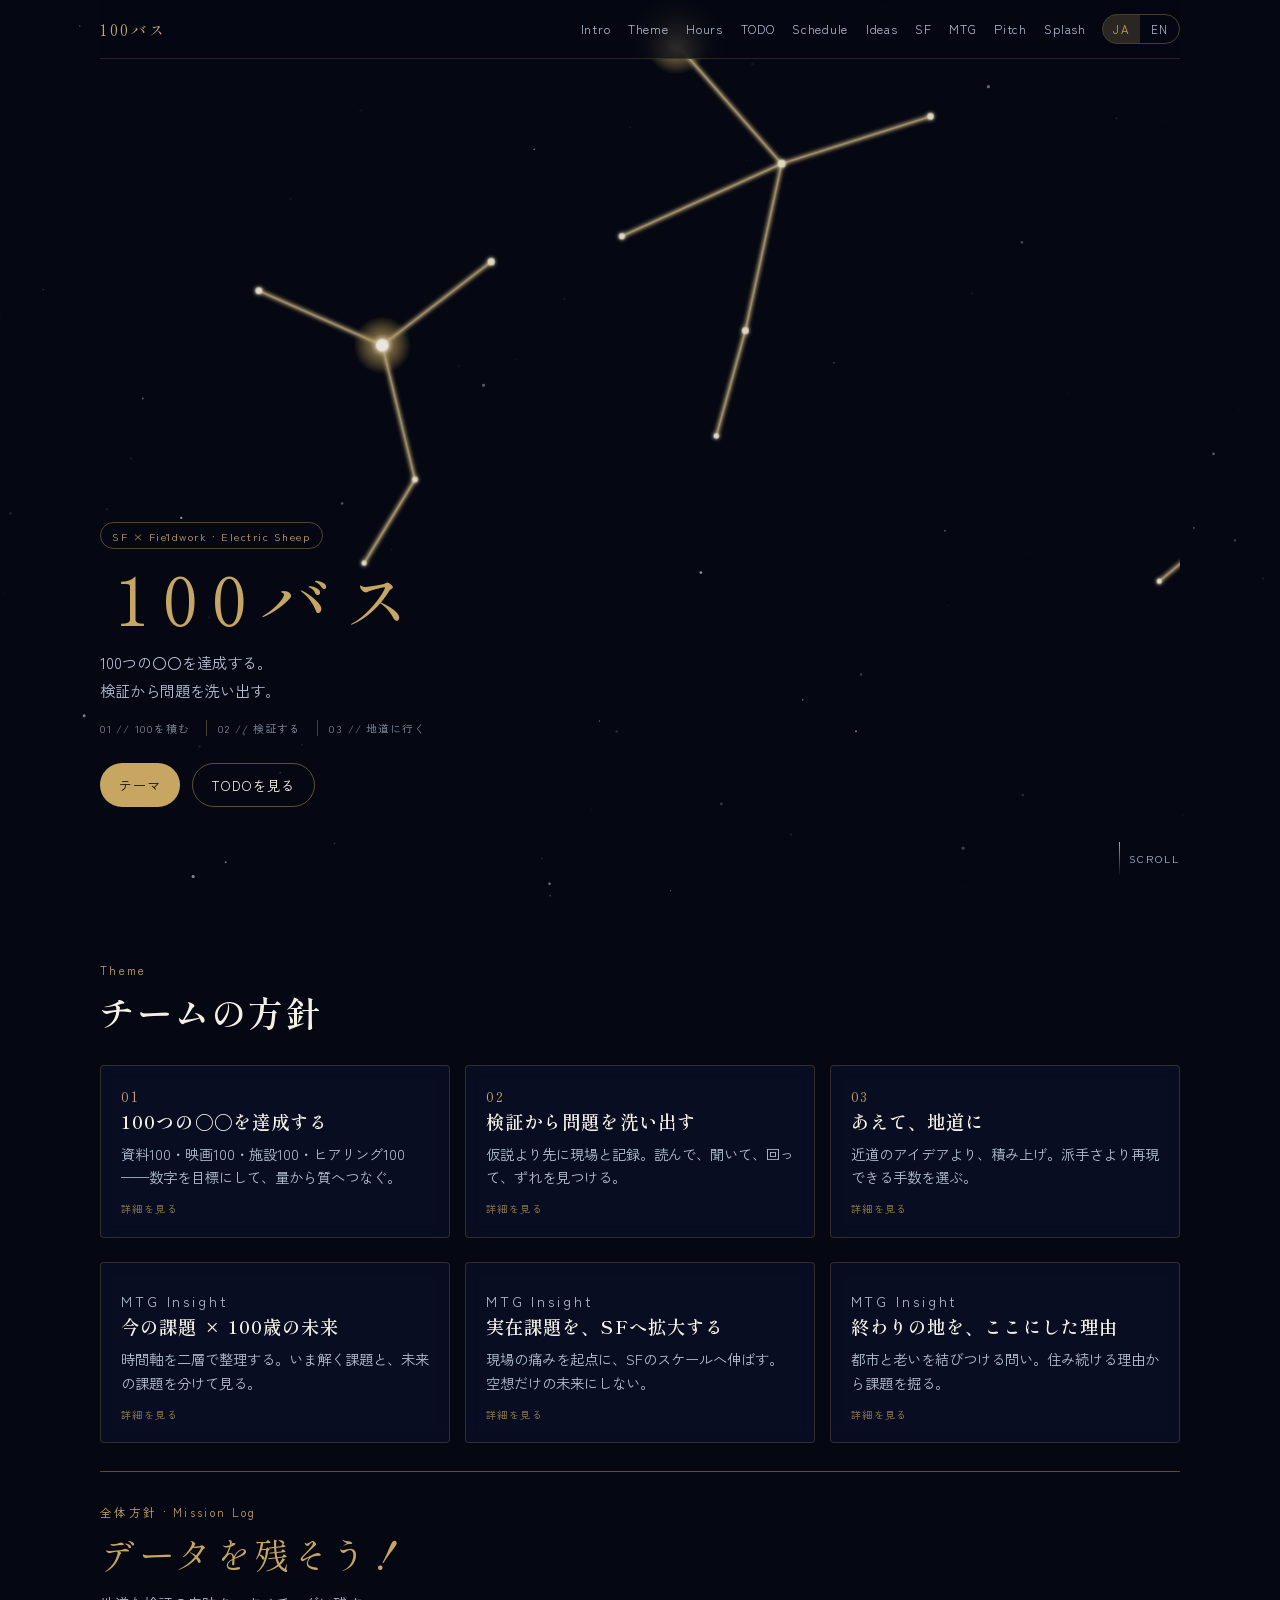
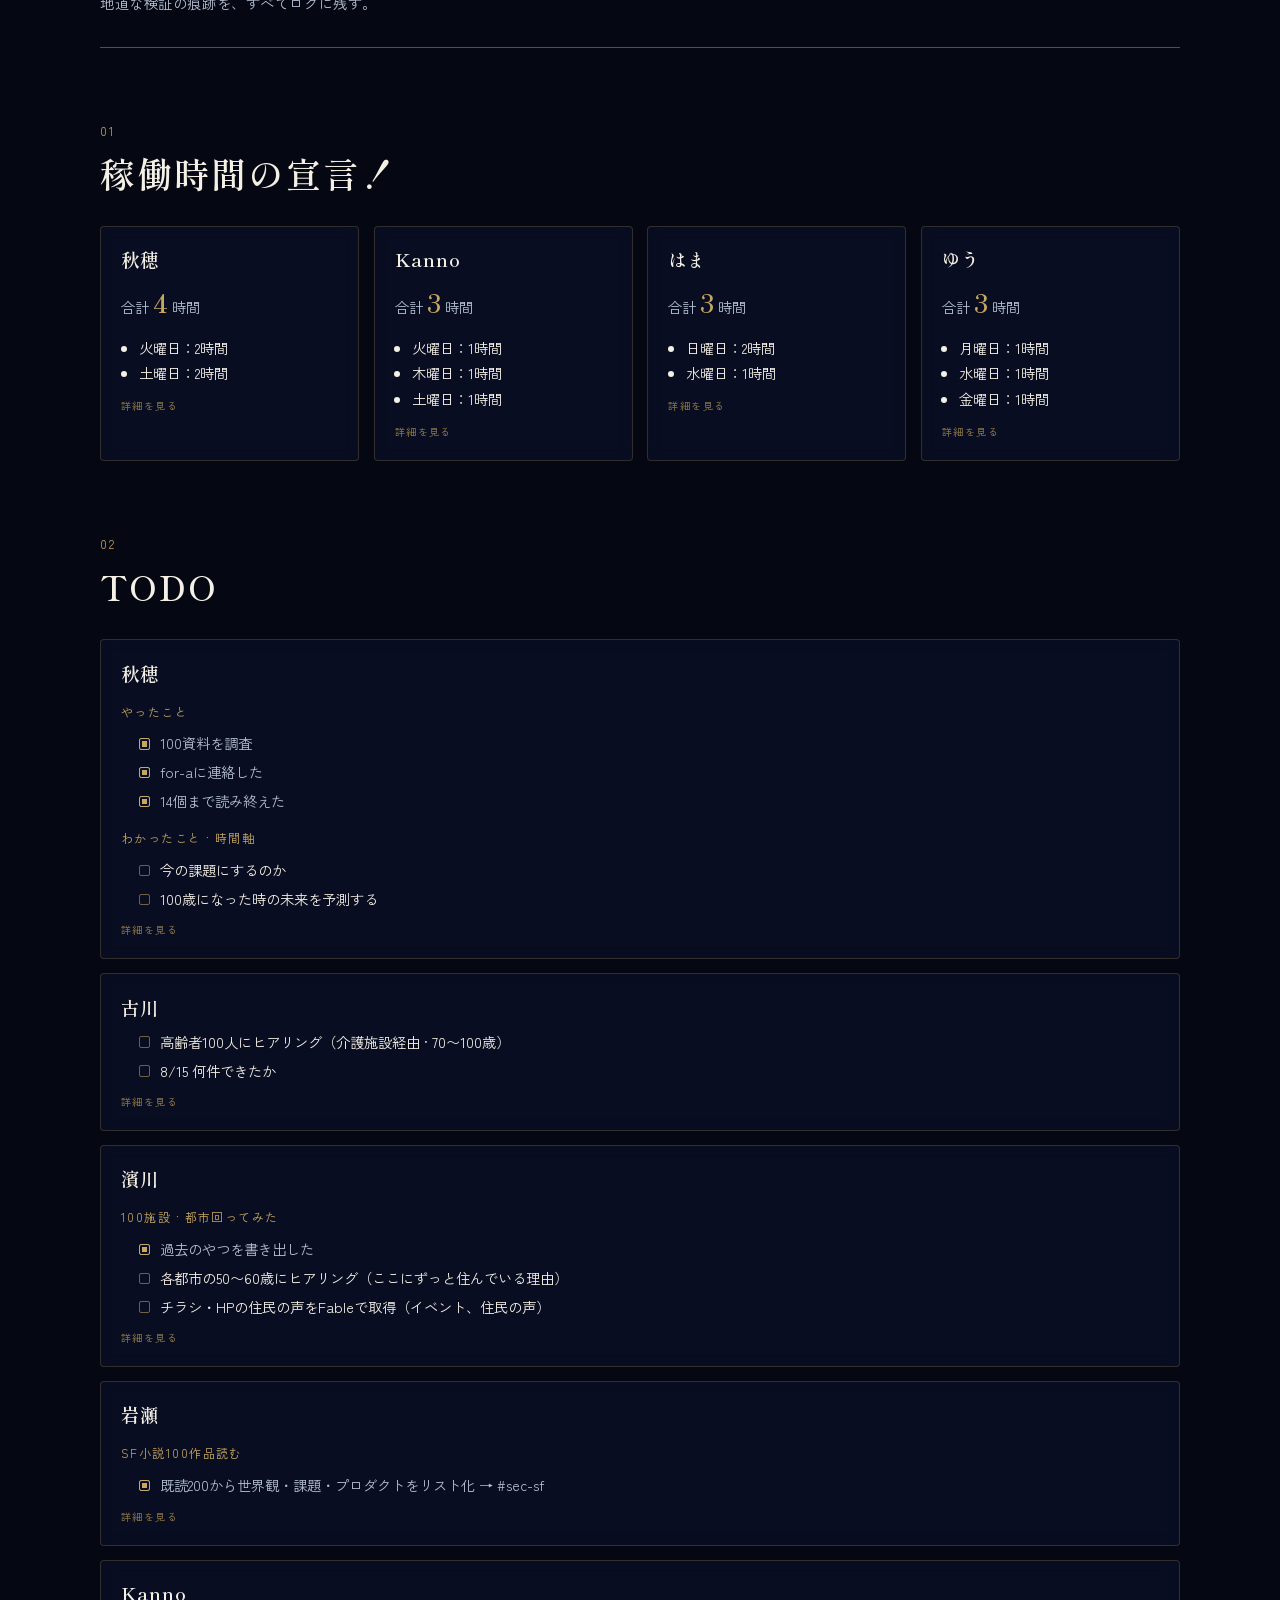
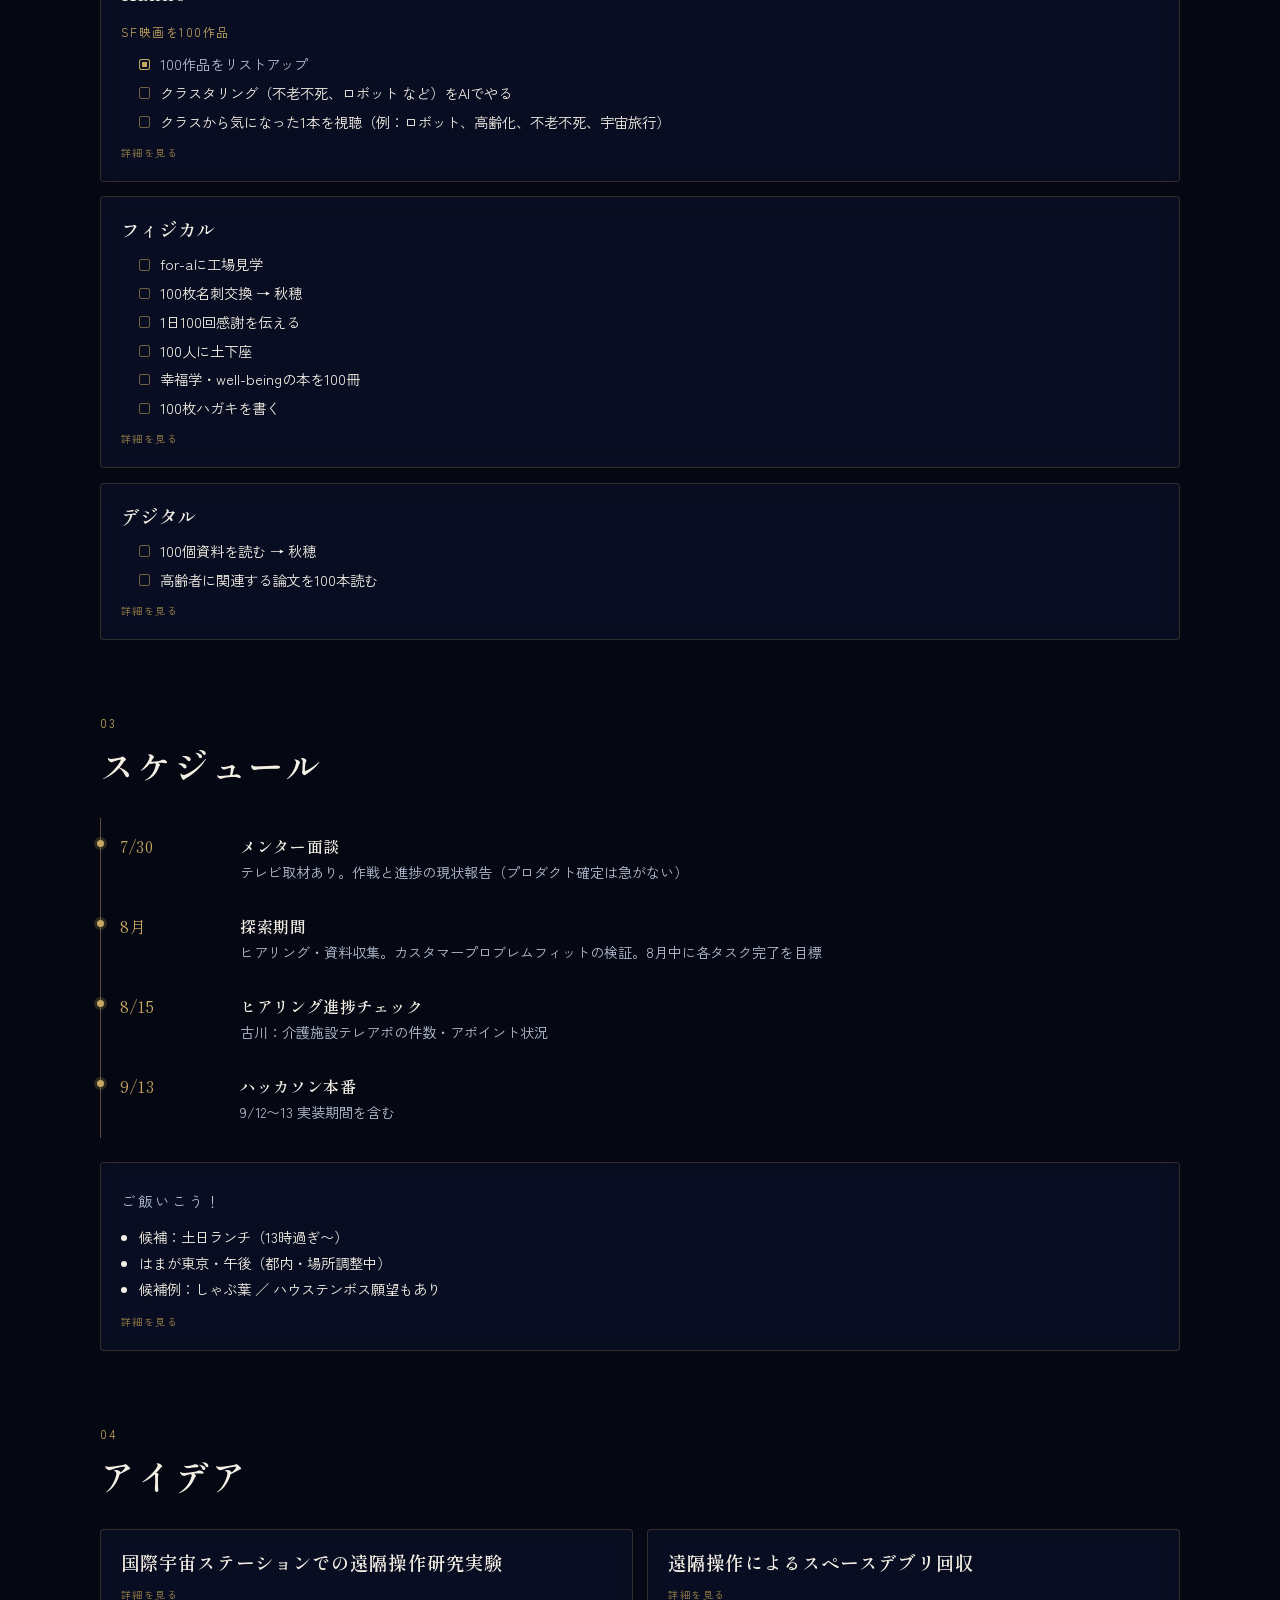
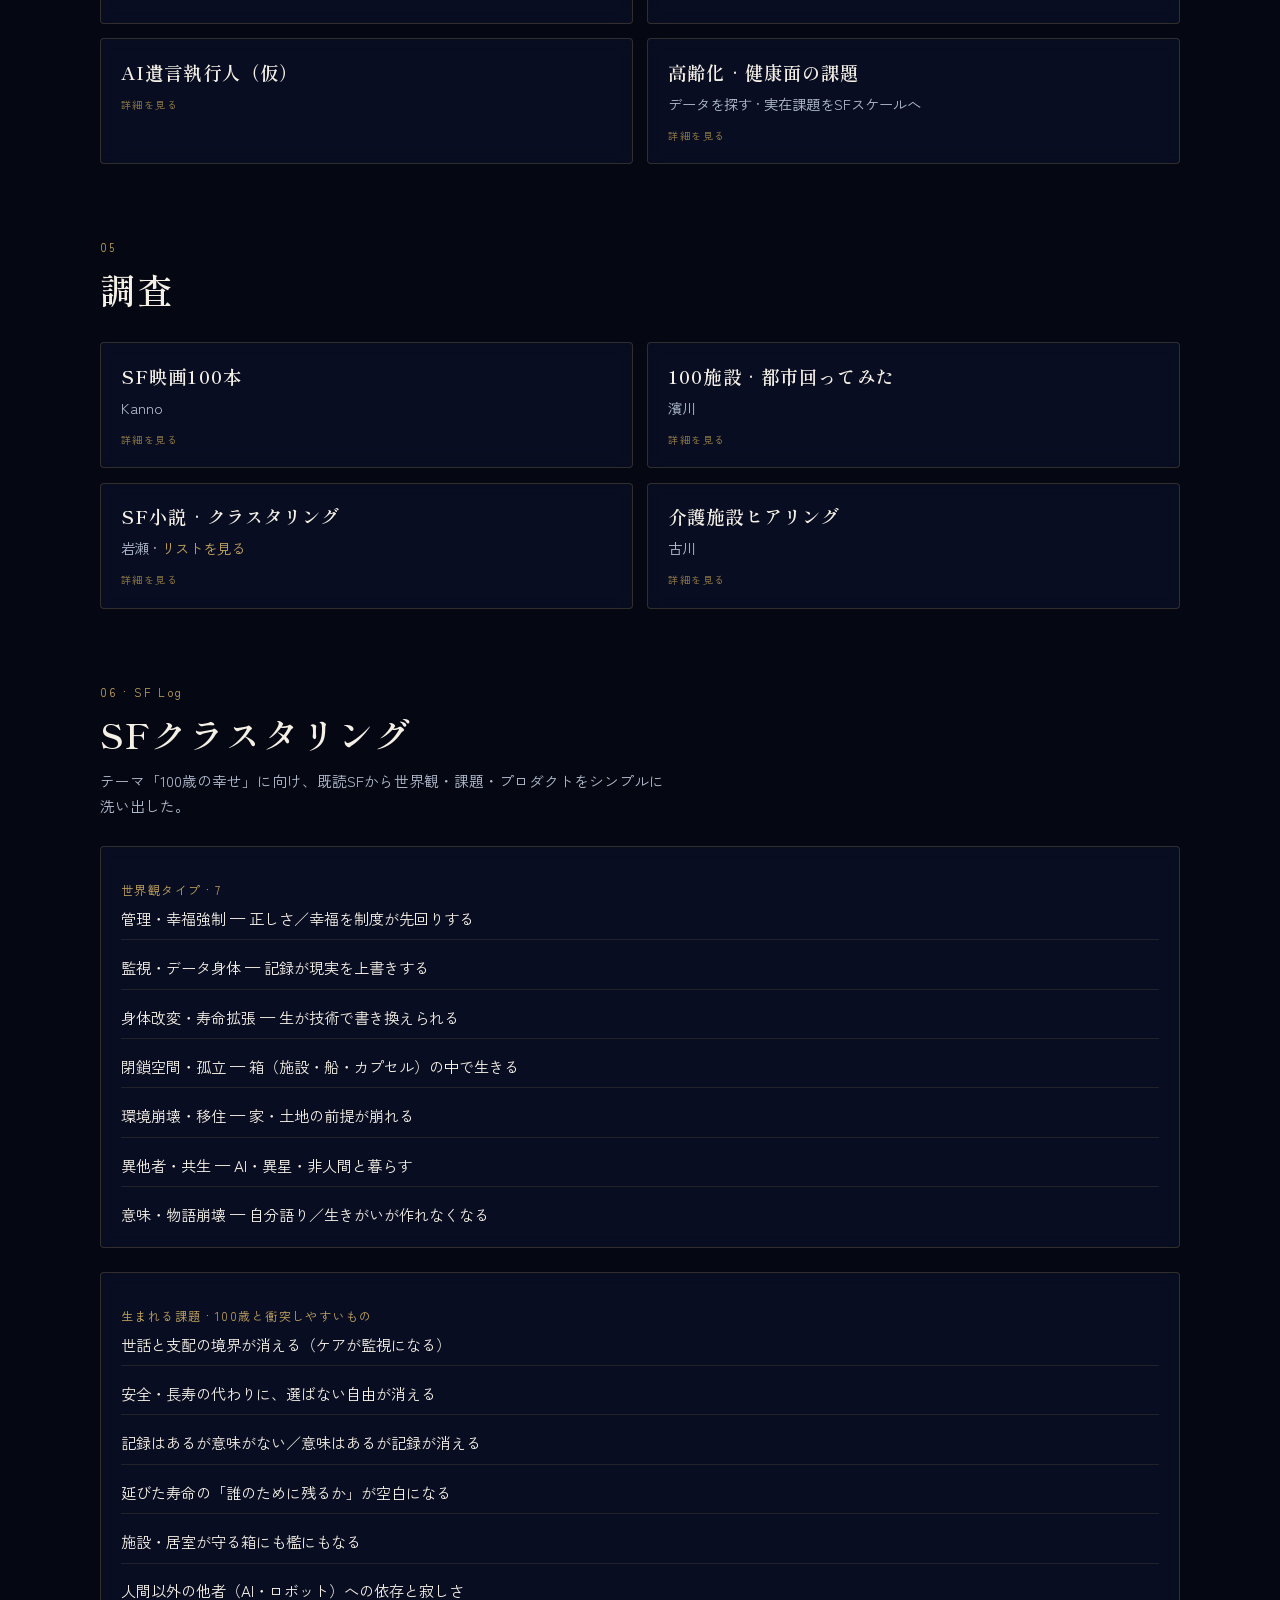
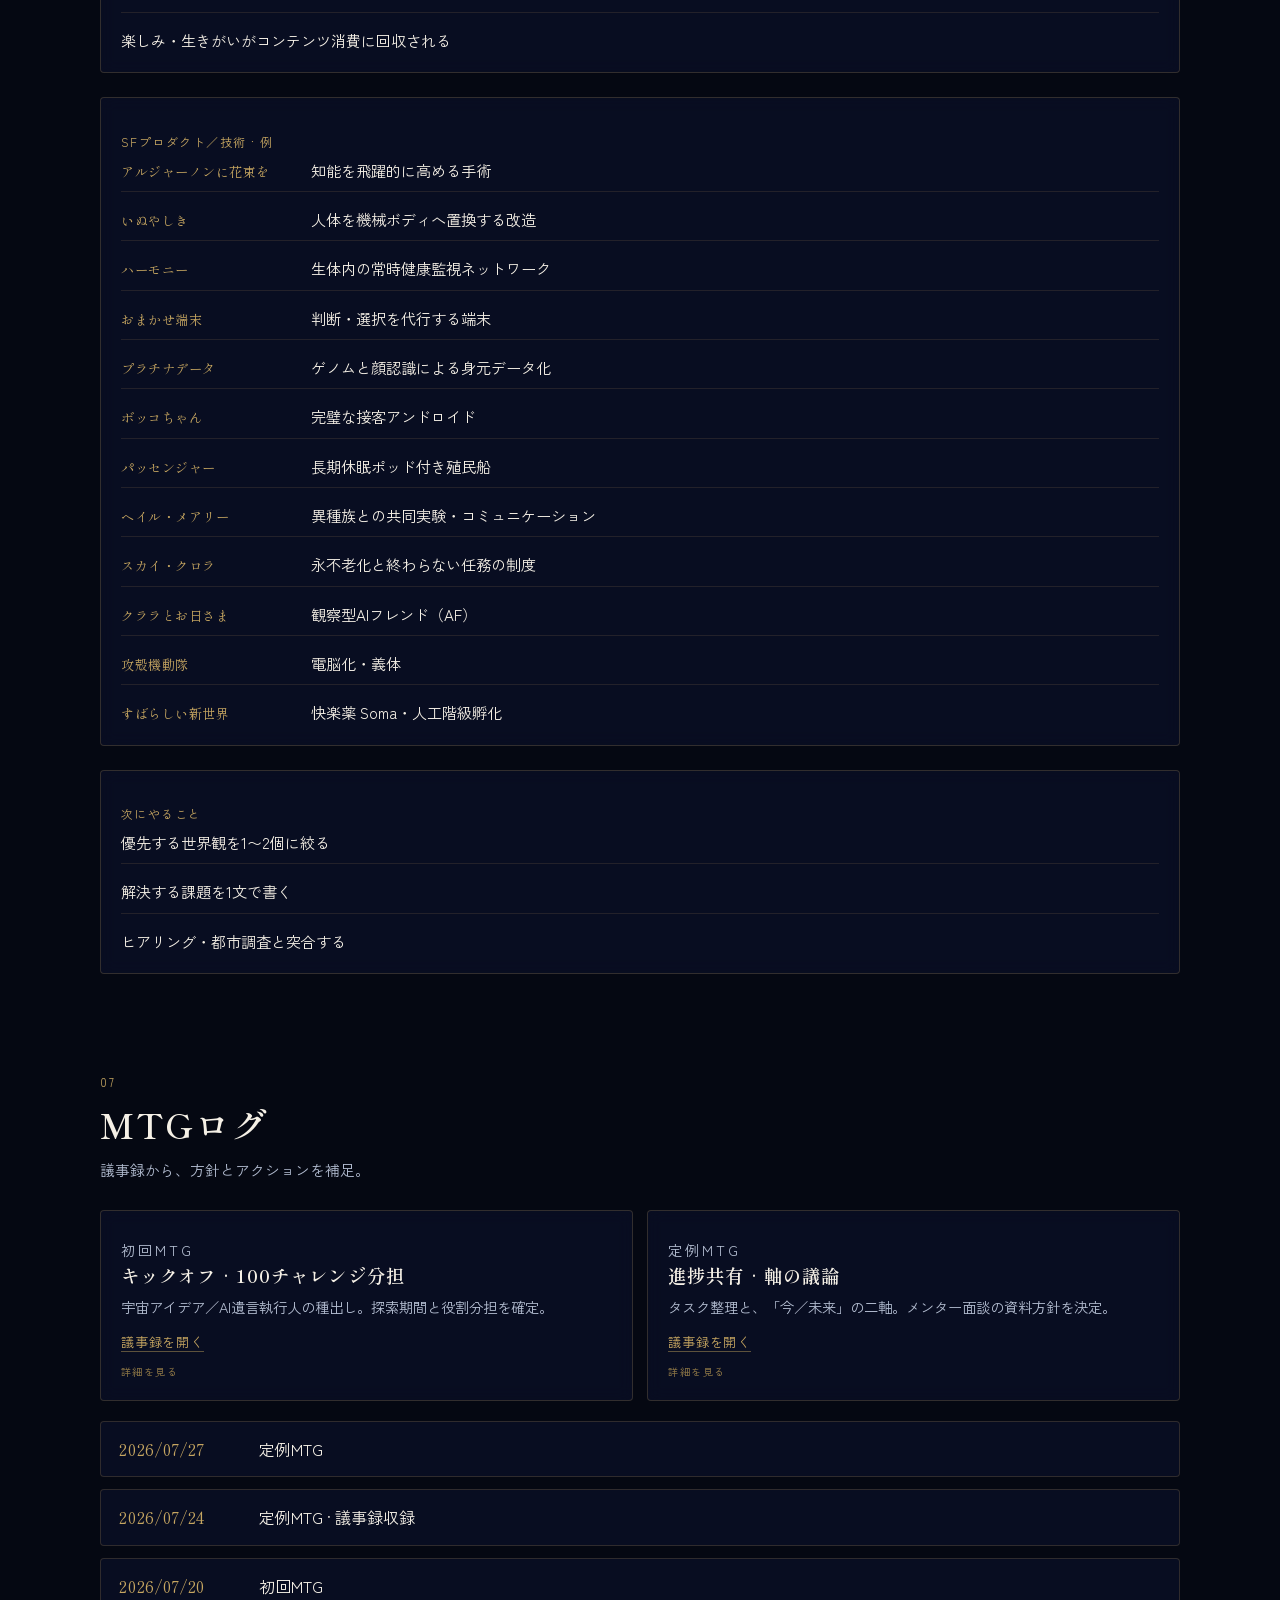
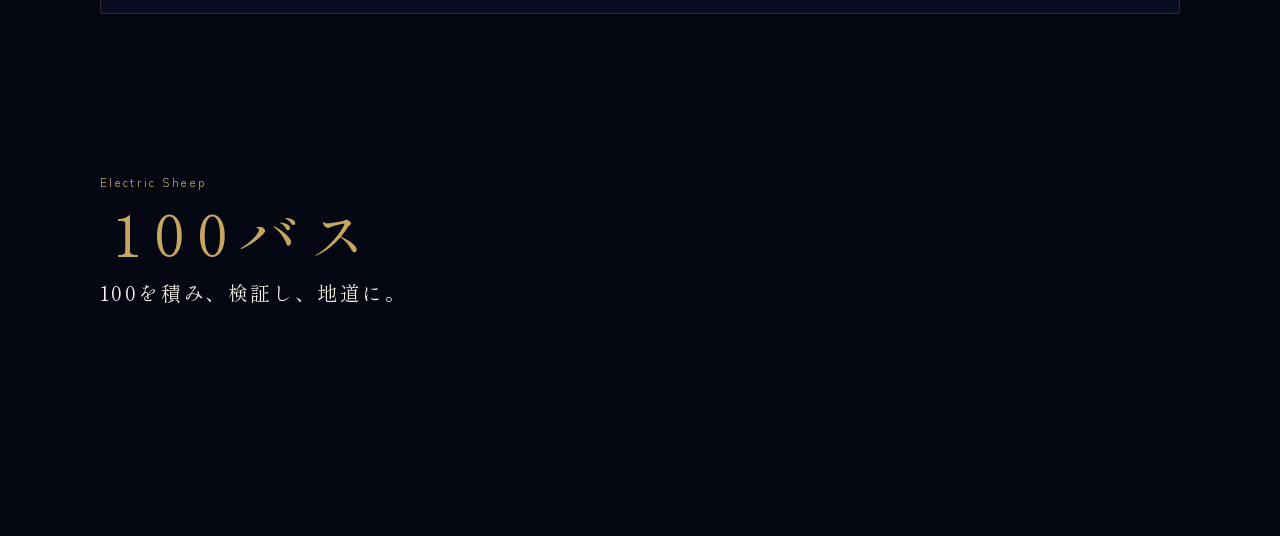
==== commit 071f96c9: "Add splash and slide views and refresh the portfolio page." ====
--- a/index.html
+++ b/index.html
@@ -45,7 +45,10 @@
                 <a href="#sec-todo">TODO</a>
                 <a href="#sec-schedule">Schedule</a>
                 <a href="#sec-ideas">Ideas</a>
+                <a href="#sec-sf">SF</a>
                 <a href="#sec-mtg">MTG</a>
+                <a href="./slides.html">Pitch</a>
+                <a href="./splash.html">Splash</a>
               </nav>
               <div class="lang-switch" role="group" aria-label="Language">
                 <button type="button" class="lang-btn is-active" data-lang-set="ja" aria-pressed="true">JA</button>
@@ -348,7 +351,7 @@
               <h3>岩瀬</h3>
               <p class="todo-label" data-i18n="todo.i.label">SF小説100作品読む</p>
               <ul class="checks">
-                <li data-i18n="todo.i1">星新一の高齢者・不老不死・老いなど、テーマ関連を既読200作品からピックアップ</li>
+                <li class="done" data-i18n="todo.i1">既読200から世界観・課題・プロダクトをリスト化 → #sec-sf</li>
               </ul>
             </article>
             <article class="panel todo" data-reveal>
@@ -491,12 +494,12 @@
               <p>濱川</p>
             </article>
             <article
-              class="panel"
-              data-reveal
-              data-detail="岩瀬：星新一約200からテーマ関連を抽出→10クラスターに分類し代表作を精読。学術100資料は体予防・認知・住環境・社会参加・デジタル・AI・倫理などでオントロジー済み。"
-            >
-              <h3 data-i18n="research.3">SF小説 · 資料オントロジー</h3>
-              <p>岩瀬</p>
+              class="panel panel-open"
+              data-reveal
+              data-detail="岩瀬：既読200作品＋追補から世界観7タイプ・横断課題・SFプロダクトをリスト化。詳細は #sec-sf。"
+            >
+              <h3 data-i18n="research.3">SF小説 · クラスタリング</h3>
+              <p>岩瀬 · <a href="#sec-sf" data-i18n="research.3a">リストを見る</a></p>
             </article>
             <article
               class="panel"
@@ -509,9 +512,72 @@
           </div>
         </section>
 
+        <section class="scene" id="sec-sf">
+          <div class="scene-head">
+            <p class="eyebrow">06 · SF Log</p>
+            <h2 data-i18n="sf.h2">SFクラスタリング</h2>
+            <p class="scene-lead" data-i18n="sf.lead">
+              テーマ「100歳の幸せ」に向け、既読SFから世界観・課題・プロダクトをシンプルに洗い出した。
+            </p>
+          </div>
+
+          <div class="sf-block" data-reveal>
+            <p class="todo-label" data-i18n="sf.world.label">世界観タイプ · 7</p>
+            <ul class="sf-list">
+              <li data-i18n="sf.w1">管理・幸福強制 — 正しさ／幸福を制度が先回りする</li>
+              <li data-i18n="sf.w2">監視・データ身体 — 記録が現実を上書きする</li>
+              <li data-i18n="sf.w3">身体改変・寿命拡張 — 生が技術で書き換えられる</li>
+              <li data-i18n="sf.w4">閉鎖空間・孤立 — 箱（施設・船・カプセル）の中で生きる</li>
+              <li data-i18n="sf.w5">環境崩壊・移住 — 家・土地の前提が崩れる</li>
+              <li data-i18n="sf.w6">異他者・共生 — AI・異星・非人間と暮らす</li>
+              <li data-i18n="sf.w7">意味・物語崩壊 — 自分語り／生きがいが作れなくなる</li>
+            </ul>
+          </div>
+
+          <div class="sf-block" data-reveal>
+            <p class="todo-label" data-i18n="sf.issue.label">生まれる課題 · 100歳と衝突しやすいもの</p>
+            <ul class="sf-list">
+              <li data-i18n="sf.i1">世話と支配の境界が消える（ケアが監視になる）</li>
+              <li data-i18n="sf.i2">安全・長寿の代わりに、選ばない自由が消える</li>
+              <li data-i18n="sf.i3">記録はあるが意味がない／意味はあるが記録が消える</li>
+              <li data-i18n="sf.i4">延びた寿命の「誰のために残るか」が空白になる</li>
+              <li data-i18n="sf.i5">施設・居室が守る箱にも檻にもなる</li>
+              <li data-i18n="sf.i6">人間以外の他者（AI・ロボット）への依存と寂しさ</li>
+              <li data-i18n="sf.i7">楽しみ・生きがいがコンテンツ消費に回収される</li>
+            </ul>
+          </div>
+
+          <div class="sf-block" data-reveal>
+            <p class="todo-label" data-i18n="sf.prod.label">SFプロダクト／技術 · 例</p>
+            <ul class="sf-list sf-list-prod">
+              <li><span class="sf-from">アルジャーノンに花束を</span>知能を飛躍的に高める手術</li>
+              <li><span class="sf-from">いぬやしき</span>人体を機械ボディへ置換する改造</li>
+              <li><span class="sf-from">ハーモニー</span>生体内の常時健康監視ネットワーク</li>
+              <li><span class="sf-from">おまかせ端末</span>判断・選択を代行する端末</li>
+              <li><span class="sf-from">プラチナデータ</span>ゲノムと顔認識による身元データ化</li>
+              <li><span class="sf-from">ボッコちゃん</span>完璧な接客アンドロイド</li>
+              <li><span class="sf-from">パッセンジャー</span>長期休眠ポッド付き殖民船</li>
+              <li><span class="sf-from">ヘイル・メアリー</span>異種族との共同実験・コミュニケーション</li>
+              <li><span class="sf-from">スカイ・クロラ</span>永不老化と終わらない任務の制度</li>
+              <li><span class="sf-from">クララとお日さま</span>観察型AIフレンド（AF）</li>
+              <li><span class="sf-from">攻殻機動隊</span>電脳化・義体</li>
+              <li><span class="sf-from">すばらしい新世界</span>快楽薬 Soma・人工階級孵化</li>
+            </ul>
+          </div>
+
+          <div class="sf-block" data-reveal>
+            <p class="todo-label" data-i18n="sf.next.label">次にやること</p>
+            <ul class="sf-list">
+              <li data-i18n="sf.n1">優先する世界観を1〜2個に絞る</li>
+              <li data-i18n="sf.n2">解決する課題を1文で書く</li>
+              <li data-i18n="sf.n3">ヒアリング・都市調査と突合する</li>
+            </ul>
+          </div>
+        </section>
+
         <section class="scene" id="sec-mtg">
           <div class="scene-head">
-            <p class="eyebrow">06</p>
+            <p class="eyebrow">07</p>
             <h2 data-i18n="mtg.h2">MTGログ</h2>
             <p class="scene-lead" data-i18n="mtg.lead">議事録から、方針とアクションを補足。</p>
           </div>
--- a/styles.css
+++ b/styles.css
@@ -904,6 +904,62 @@
   gap: 0.9rem;
 }
 
+/* SF clustering lists */
+.sf-block {
+  margin-bottom: 1.5rem;
+  padding: 1.15rem 1.25rem 1.25rem;
+  background: var(--panel);
+  border: 1px solid rgba(198, 166, 97, 0.22);
+  border-radius: 4px;
+  backdrop-filter: blur(8px);
+}
+
+.sf-block .todo-label {
+  margin-bottom: 0.55rem;
+}
+
+.sf-list {
+  margin: 0;
+  padding: 0;
+  list-style: none;
+  display: grid;
+  gap: 0.45rem;
+}
+
+.sf-list li {
+  padding: 0.55rem 0;
+  border-bottom: 1px solid rgba(198, 166, 97, 0.14);
+  font-size: 0.95rem;
+  line-height: 1.55;
+  color: var(--cream);
+}
+
+.sf-list li:last-child {
+  border-bottom: none;
+  padding-bottom: 0;
+}
+
+.sf-list-prod li {
+  display: grid;
+  grid-template-columns: minmax(7.5rem, 11rem) 1fr;
+  gap: 0.85rem;
+  align-items: baseline;
+}
+
+.sf-from {
+  font-family: var(--font-mincho);
+  font-size: 0.82rem;
+  letter-spacing: 0.04em;
+  color: var(--gold);
+}
+
+@media (max-width: 640px) {
+  .sf-list-prod li {
+    grid-template-columns: 1fr;
+    gap: 0.15rem;
+  }
+}
+
 /* MTG */
 .mtg-list {
   margin: 0;
